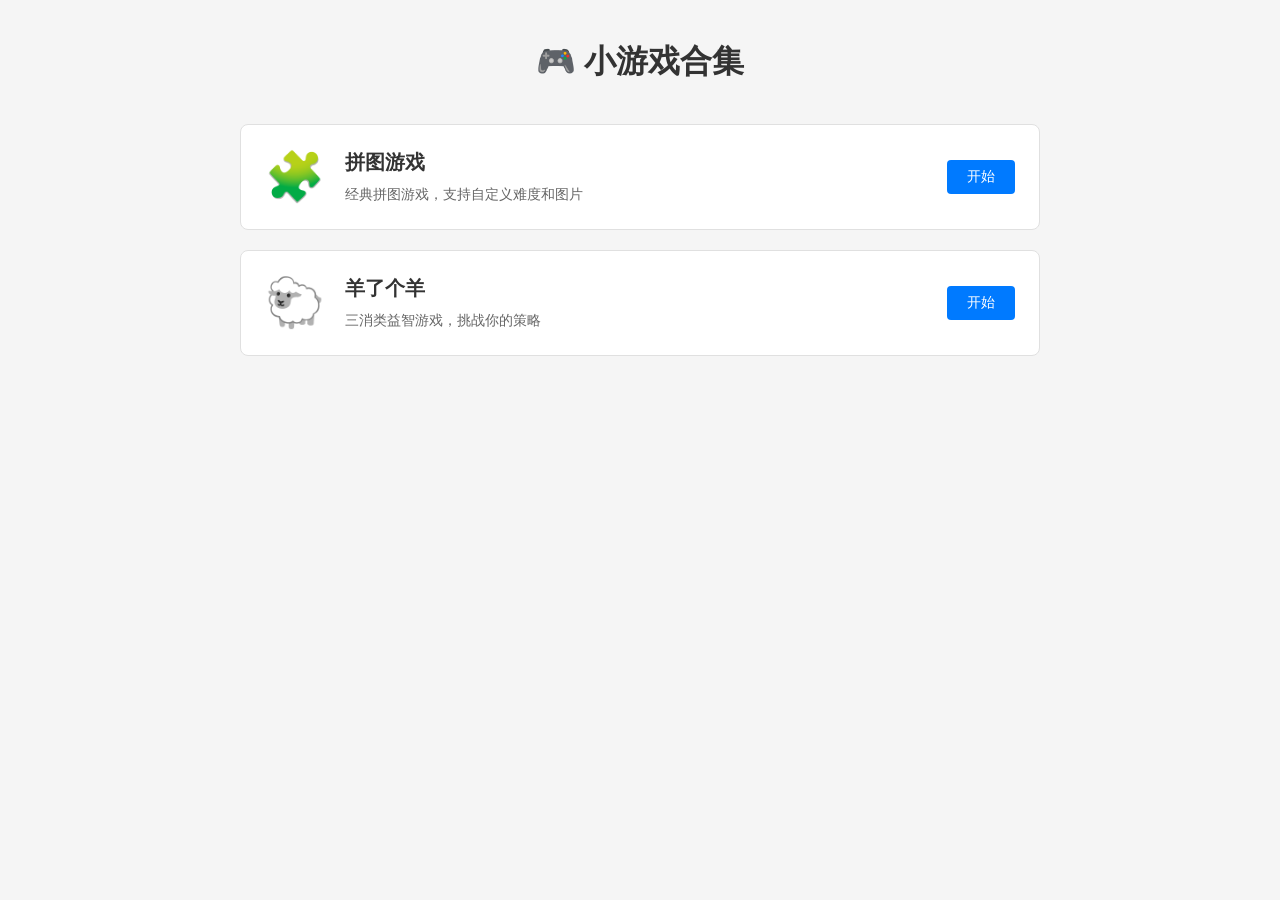
==== index.html @ 1e798f38 "first_updated" ====
<!DOCTYPE html>
<html lang="zh-cn">
<head>
    <meta charset="UTF-8">
    <meta name="viewport" content="width=device-width, initial-scale=1.0">
    <title>小游戏合集</title>
    <style>
        * {
            margin: 0;
            padding: 0;
            box-sizing: border-box;
        }

        body {
            font-family: -apple-system, BlinkMacSystemFont, 'Segoe UI', Arial, sans-serif;
            background: #f5f5f5;
            min-height: 100vh;
            padding: 40px 20px;
        }

        .container {
            max-width: 800px;
            margin: 0 auto;
        }

        h1 {
            font-size: 32px;
            color: #333;
            text-align: center;
            margin-bottom: 40px;
        }

        .games-list {
            display: grid;
            gap: 20px;
        }

        .game-item {
            background: #fff;
            border: 1px solid #e0e0e0;
            border-radius: 8px;
            padding: 24px;
            display: flex;
            align-items: center;
            gap: 20px;
            transition: box-shadow 0.2s;
        }

        .game-item:hover {
            box-shadow: 0 2px 8px rgba(0,0,0,0.1);
        }

        .game-icon {
            font-size: 48px;
        }

        .game-info {
            flex: 1;
        }

        .game-title {
            font-size: 20px;
            color: #333;
            margin-bottom: 8px;
        }

        .game-description {
            font-size: 14px;
            color: #666;
            line-height: 1.5;
        }

        .game-link {
            padding: 8px 20px;
            background: #007AFF;
            color: #fff;
            text-decoration: none;
            border-radius: 4px;
            font-size: 14px;
        }

        .game-link:hover {
            background: #0066CC;
        }

        @media (max-width: 600px) {
            h1 {
                font-size: 24px;
            }

            .game-item {
                flex-direction: column;
                text-align: center;
            }

            .game-link {
                width: 100%;
            }
        }
    </style>
</head>
<body>
    <div class="container">
        <h1>🎮 小游戏合集</h1>

        <div class="games-list">
            <div class="game-item">
                <span class="game-icon">🧩</span>
                <div class="game-info">
                    <h2 class="game-title">拼图游戏</h2>
                    <p class="game-description">经典拼图游戏，支持自定义难度和图片</p>
                </div>
                <a href="puzzle/index.html" class="game-link">开始</a>
            </div>

            <div class="game-item">
                <span class="game-icon">🐑</span>
                <div class="game-info">
                    <h2 class="game-title">羊了个羊</h2>
                    <p class="game-description">三消类益智游戏，挑战你的策略</p>
                </div>
                <a href="yangly/index.html" class="game-link">开始</a>
            </div>
        </div>
    </div>
</body>
</html>
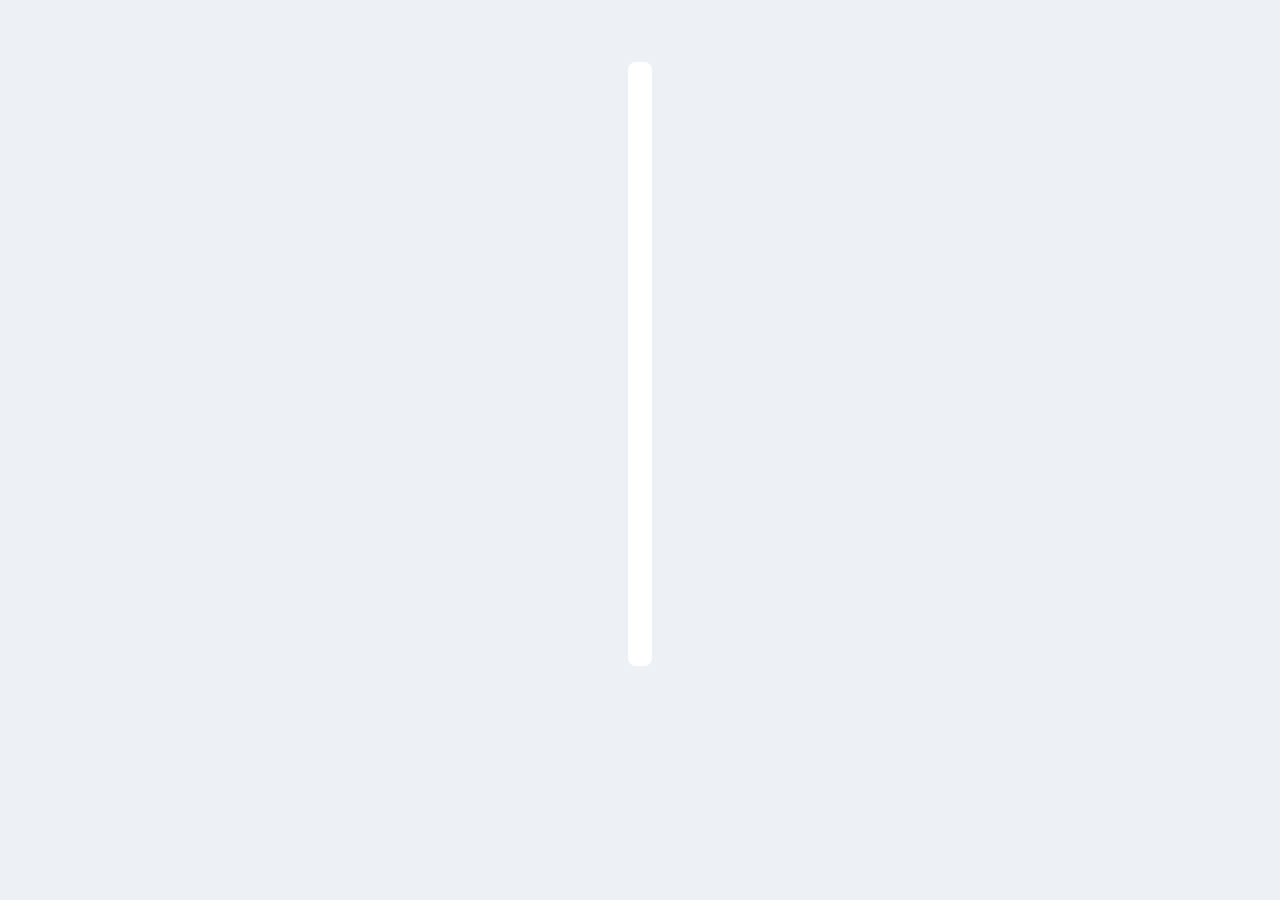
==== commit c70ba1c2: "分离css,js" ====
--- a/index.html
+++ b/index.html
@@ -1,128 +1,842 @@
-<!DOCTYPE html>
-<html lang="zh-cn">
-<head>
-    <meta charset="UTF-8">
-    <meta name="viewport" content="width=device-width, initial-scale=1.0">
-    <title>小游戏合集</title>
-    <style>
-        * {
-            margin: 0;
-            padding: 0;
-            box-sizing: border-box;
-        }
-
-        body {
-            font-family: -apple-system, BlinkMacSystemFont, 'Segoe UI', Arial, sans-serif;
-            background: #f5f5f5;
-            min-height: 100vh;
-            padding: 40px 20px;
-        }
-
-        .container {
-            max-width: 800px;
-            margin: 0 auto;
-        }
-
-        h1 {
-            font-size: 32px;
-            color: #333;
-            text-align: center;
-            margin-bottom: 40px;
-        }
-
-        .games-list {
-            display: grid;
-            gap: 20px;
-        }
-
-        .game-item {
-            background: #fff;
-            border: 1px solid #e0e0e0;
-            border-radius: 8px;
-            padding: 24px;
-            display: flex;
-            align-items: center;
-            gap: 20px;
-            transition: box-shadow 0.2s;
-        }
-
-        .game-item:hover {
-            box-shadow: 0 2px 8px rgba(0,0,0,0.1);
-        }
-
-        .game-icon {
-            font-size: 48px;
-        }
-
-        .game-info {
-            flex: 1;
-        }
-
-        .game-title {
-            font-size: 20px;
-            color: #333;
-            margin-bottom: 8px;
-        }
-
-        .game-description {
-            font-size: 14px;
-            color: #666;
-            line-height: 1.5;
-        }
-
-        .game-link {
-            padding: 8px 20px;
-            background: #007AFF;
-            color: #fff;
-            text-decoration: none;
-            border-radius: 4px;
-            font-size: 14px;
-        }
-
-        .game-link:hover {
-            background: #0066CC;
-        }
-
-        @media (max-width: 600px) {
-            h1 {
-                font-size: 24px;
-            }
-
-            .game-item {
-                flex-direction: column;
-                text-align: center;
-            }
-
-            .game-link {
-                width: 100%;
-            }
-        }
-    </style>
-</head>
-<body>
-    <div class="container">
-        <h1>🎮 小游戏合集</h1>
-
-        <div class="games-list">
-            <div class="game-item">
-                <span class="game-icon">🧩</span>
-                <div class="game-info">
-                    <h2 class="game-title">拼图游戏</h2>
-                    <p class="game-description">经典拼图游戏，支持自定义难度和图片</p>
-                </div>
-                <a href="puzzle/index.html" class="game-link">开始</a>
-            </div>
-
-            <div class="game-item">
-                <span class="game-icon">🐑</span>
-                <div class="game-info">
-                    <h2 class="game-title">羊了个羊</h2>
-                    <p class="game-description">三消类益智游戏，挑战你的策略</p>
-                </div>
-                <a href="yangly/index.html" class="game-link">开始</a>
-            </div>
-        </div>
-    </div>
-</body>
-</html>
-
+<!DOCTYPE html>
+<html lang="zh-cn">
+
+<head>
+    <meta charset="UTF-8">
+    <meta http-equiv="X-UA-Compatible" content="IE=edge">
+    <meta name="viewport" content="width=device-width, initial-scale=1.0">
+    <title>拼图小游戏</title>
+    <link rel="stylesheet" href="https://cdnjs.cloudflare.com/ajax/libs/font-awesome/6.0.0-beta3/css/all.min.css">
+    <link rel="stylesheet" href="style.css">
+</head>
+
+<body>
+    <div class="container">
+        <div class="main-container">
+            <div class="image-container" id="canvasContainer"></div>
+            <div class="btn-container" id="btnContainer">
+                <button type="button" class="toggle-controls-btn" id="toggleControlsBtn" title="折叠/展开控制面板">
+                    <i class="fas fa-chevron-up"></i>
+                </button>
+                <span>难度选择：</span>
+                <select id="yNumber">
+                    <option value="3">3</option>
+                    <option value="4" selected>4</option>
+                    <option value="5">5</option>
+                </select>
+                <span>行</span>
+                <select id="xNumber">
+                    <option value="3">3</option>
+                    <option value="4">4</option>
+                    <option value="5">5</option>
+                </select>
+                <span>列</span>
+                <button type="button" class="btn" id="startBtn">重新开始</button>
+                <button type="button" class="fullscreen-btn" id="fullscreenBtn" title="全屏显示">
+                    <i class="fas fa-expand"></i>
+                    <span>全屏</span>
+                </button>
+                </div>
+        </div>
+    </div>
+    <div class="mask tip-page"></div>
+    <div class="tip-container tip-page">
+        <div class="tip-box">
+                <div class="btn-container">
+                    <button type="button" class="btn" id="downloadImgBtn" title="下载完整原图">下载图片</button>
+                    <button type="button" class="btn" id="okBtn">确定</button>
+            </div>
+        </div>
+    </div>
+
+    <div class="sidebar" id="sidebar">
+        <h4>URL 链接</h4>
+        <div class="sidebar-content">
+            <p><a href="#" target="_blank" data-url="https://imgapi.cn/api.php">三次元</a></p>
+            <p><a href="#" target="_blank" data-url="https://imgapi.cn/cos.php">COSPLAY</a></p>
+            <p><a href="#" target="_blank" data-url="https://imgapi.cn/api.php?fl=dongman&gs=images">二次元</a></p>
+            <p><a href="#" target="_blank" data-url="https://imgapi.cn/bing.php?rand=true">必应随机</a></p>
+            <p><a href="#" target="_blank" data-url="https://www.dmoe.cc/random.php">樱花</a></p>
+            <p><a href="#" target="_blank" data-url="https://api.btstu.cn/sjbz/api.php">搏天三次元</a></p>
+            <p><a href="#" target="_blank" data-url="https://api.anosu.top/img">二次元</a></p>
+            <p><a href="#" target="_blank" data-url="https://imgapi.cn/api.php?zd=mobile&fl=meizi&gs=images">手机妹子</a></p>
+            <p><a href="#" target="_blank" data-url="https://imgapi.cn/api.php?zd=mobile&fl=fengjing&gs=images">手机风景</a></p>
+            <p><a href="#" target="_blank" data-url="https://imgapi.cn/api.php?zd=mobile&fl=suiji&gs=images">手机随机</a></p>
+            <p><a href="#" target="_blank" data-url="https://imgapi.cn/api.php?zd=mobile&fl=dongman&gs=images">手机动漫</a></p>
+        </div>
+        <div class="sidebar-footer">
+            © 2025 出自 <a href="https://github.com/IIIStudio/PuzzleGame" target="_blank" style="color: white; text-decoration: none;">puzzle-game</a>
+
+        </div>
+    </div>
+    <div class="tooltip" id="tooltip">链接已复制!</div>
+<script>
+let container = document.getElementById('canvasContainer');
+let yNumberElement = document.getElementById('yNumber');
+let xNumberElement = document.getElementById('xNumber');
+let tipPage = document.querySelectorAll('div.tip-page');
+let imageUrlInput = document.getElementById('imageUrl'); // 保留变量以防其他地方引用（虽然已移除输入框）
+let maskElement = document.querySelector('.mask.tip-page');
+let lastImageOriginUrl = ''; // 记录当前拼图所用的原始图片地址（不带时间戳）
+let lastImageLoadedUrl = ''; // 记录浏览器实际加载的最终图片地址（可能为跳转后的真实 URL）
+let lastImageBlobUrl = '';   // 缓存当前图片的 Blob 对象 URL，下载时优先使用
+// 尝试解析跳转后的最终图片 URL（若跨域不允许，可能失败）
+async function resolveFinalUrl(url) {
+    try {
+        const res = await fetch(url, { redirect: 'follow' });
+        if (res.ok) {
+            // 若有跳转，res.url 为最终地址；若无跳转则为原地址
+            return res.url || url;
+        }
+    } catch { /* 忽略错误，回退原地址 */ }
+    return url;
+}
+// 尝试抓取图片 Blob 并缓存对象 URL（可能受 CORS 限制）
+async function cacheImageBlob(url) {
+    try {
+        const res = await fetch(url, { redirect: 'follow' });
+        if (!res.ok) throw new Error('network');
+        const blob = await res.blob();
+        // 释放旧的对象 URL
+        if (lastImageBlobUrl) {
+            try { URL.revokeObjectURL(lastImageBlobUrl); } catch {}
+        }
+        lastImageBlobUrl = URL.createObjectURL(blob);
+    } catch {
+        // 保持 lastImageBlobUrl 不变，后续下载回退到 loaded/origin URL
+    }
+}
+
+let finished = false;
+
+init();
+
+document.getElementById('startBtn').addEventListener('click', function () {
+    // 重新开始时应重置为本地图片，而不是使用之前选择的 API
+    init(null); // 传入 null 确保使用默认本地图片
+});
+
+document.getElementById('okBtn').addEventListener('click', function (e) {
+    e.stopPropagation();
+    e.preventDefault();
+    hidenTip();
+});
+
+// 全屏功能
+let isFullscreen = false;
+window.isFullscreen = false; // 暴露到全局，供init函数使用
+let mainContainer = document.querySelector('.main-container');
+let fullscreenBtn = document.getElementById('fullscreenBtn');
+let fullscreenIcon = fullscreenBtn.querySelector('i');
+let fullscreenText = fullscreenBtn.querySelector('span');
+
+// 控制面板折叠状态
+let isControlsCollapsed = false;
+
+// 折叠/展开控制面板
+function toggleControls() {
+    const btnContainer = document.getElementById('btnContainer');
+    const inputContainer = document.querySelector('.input-container');
+    const toggleBtn = document.getElementById('toggleControlsBtn');
+    const toggleIcon = toggleBtn.querySelector('i');
+    
+    if (!isControlsCollapsed) {
+        // 折叠
+        btnContainer.classList.add('collapsed');
+        isControlsCollapsed = true;
+        toggleIcon.className = 'fas fa-chevron-down';
+    } else {
+        // 展开
+        btnContainer.classList.remove('collapsed');
+        isControlsCollapsed = false;
+        toggleIcon.className = 'fas fa-chevron-up';
+    }
+    
+    // 延迟调整布局，确保动画完成
+    setTimeout(() => {
+        checkAndRotate();
+        adjustLayoutForFullscreen();
+    }, 350);
+}
+
+// 调整全屏布局
+function adjustLayoutForFullscreen() {
+    if (!isFullscreen) return;
+    
+    const btnContainer = document.getElementById('btnContainer');
+    const imageContainer = document.getElementById('canvasContainer');
+    if (!imageContainer) return;
+    
+    // 根据控制面板状态调整拼图容器位置
+    const isCollapsed = btnContainer && btnContainer.classList.contains('collapsed');
+    
+    // 添加类标记，方便CSS选择（CSS会处理具体的布局）
+    if (isCollapsed) {
+        imageContainer.classList.add('collapsed-top');
+    } else {
+        imageContainer.classList.remove('collapsed-top');
+    }
+    
+    // 不再通过JS设置样式，全部由CSS控制布局和定位
+    // CSS已经通过 .main-container.fullscreen-mode .image-container 处理了
+}
+
+// 检查是否需要旋转（竖屏时旋转90度，确保完整显示）
+function checkAndRotate() {
+    if (!isFullscreen || !mainContainer) return;
+    
+    const screenWidth = window.innerWidth;
+    const screenHeight = window.innerHeight;
+    const isPortrait = screenHeight > screenWidth;
+    
+    // 获取拼图的布局信息（如果已经初始化）
+    const imageContainer = document.getElementById('canvasContainer');
+    if (!imageContainer) return;
+    
+    // 获取控制面板实际高度
+    const btnContainer = document.getElementById('btnContainer');
+    const controlsHeight = btnContainer && btnContainer.classList.contains('collapsed') ? 40 : 80;
+    
+    // 可用空间（考虑控制面板高度）
+    const availableWidth = screenWidth;
+    const availableHeight = screenHeight - controlsHeight;
+    
+    // 计算横竖屏的利用率 - 选择能显示更大拼图区域的方向
+    // 利用率 = min(可用宽度/拼图宽度, 可用高度/拼图高度)
+    // 当竖屏时，如果旋转后能获得更大的显示面积，则旋转
+    const landscapeArea = availableWidth * availableHeight;
+    const portraitArea = availableHeight * availableWidth;
+    
+    // 如果竖屏且横屏方向能获得更大显示面积（通常竖屏设备旋转后能更好显示横图）
+    // 或者竖屏时，如果可用宽度/高度比 > 0.9（接近正方形），则旋转以获得更好体验
+    const aspectRatio = availableWidth / availableHeight;
+    const shouldRotate = isPortrait && (
+        aspectRatio < 0.85 || // 当竖屏比例明显小于1时
+        (aspectRatio < 0.95 && landscapeArea > portraitArea * 1.1) // 或旋转后面积明显更大
+    );
+    
+    if (shouldRotate) {
+        mainContainer.classList.add('rotated');
+    } else {
+        mainContainer.classList.remove('rotated');
+    }
+    
+    // 确保布局调整
+    adjustLayoutForFullscreen();
+}
+
+// 暴露到全局，供init函数使用
+window.checkAndRotate = checkAndRotate;
+
+// 进入全屏
+function enterFullscreen() {
+    if (!mainContainer) return;
+    
+    isFullscreen = true;
+    window.isFullscreen = true;
+    mainContainer.classList.add('fullscreen-mode', 'auto-rotate');
+    document.body.classList.add('fullscreen-active');
+    
+    // 重置控制面板状态（默认展开）
+    isControlsCollapsed = false;
+    const btnContainer = document.getElementById('btnContainer');
+    if (btnContainer) {
+        btnContainer.classList.remove('collapsed');
+        const toggleBtn = document.getElementById('toggleControlsBtn');
+        if (toggleBtn) {
+            const toggleIcon = toggleBtn.querySelector('i');
+            if (toggleIcon) toggleIcon.className = 'fas fa-chevron-up';
+        }
+    }
+    
+    // 更新按钮图标和文本
+    fullscreenIcon.className = 'fas fa-compress';
+    fullscreenText.textContent = '退出';
+    
+    // 检查和调整旋转（延迟以确保DOM已更新）
+    setTimeout(() => {
+        adjustLayoutForFullscreen();
+        checkAndRotate();
+        // 如果拼图已初始化，延迟重新初始化一次以适应全屏尺寸（仅一次）
+        const imageContainer = document.getElementById('canvasContainer');
+        const items = imageContainer && imageContainer.querySelectorAll('.item');
+        if (items && items.length > 0) {
+            setTimeout(() => {
+                if (typeof init === 'function') {
+                    init();
+                }
+            }, 400);
+        }
+    }, 100);
+    
+    // 监听窗口大小变化，自动调整
+    window.addEventListener('resize', handleFullscreenResize);
+    
+    // 监听屏幕方向变化
+    window.addEventListener('orientationchange', function() {
+        setTimeout(() => {
+            adjustLayoutForFullscreen();
+            checkAndRotate();
+        }, 300);
+    });
+}
+
+// 退出全屏
+function exitFullscreen() {
+    if (!mainContainer) return;
+    
+    isFullscreen = false;
+    window.isFullscreen = false;
+    mainContainer.classList.remove('fullscreen-mode', 'auto-rotate', 'rotated');
+    document.body.classList.remove('fullscreen-active');
+    
+    // 恢复按钮图标和文本
+    fullscreenIcon.className = 'fas fa-expand';
+    fullscreenText.textContent = '全屏';
+    
+    // 移除窗口大小监听
+    window.removeEventListener('resize', handleFullscreenResize);
+}
+
+// 处理全屏时的窗口大小变化
+function handleFullscreenResize() {
+    if (isFullscreen) {
+        // 使用防抖，避免频繁调用
+        clearTimeout(handleFullscreenResize.timeoutId);
+        handleFullscreenResize.timeoutId = setTimeout(() => {
+            adjustLayoutForFullscreen();
+            checkAndRotate();
+        }, 150);
+    }
+}
+
+// 全屏按钮点击事件
+fullscreenBtn.addEventListener('click', function(e) {
+    e.stopPropagation();
+    if (isFullscreen) {
+        exitFullscreen();
+    } else {
+        enterFullscreen();
+    }
+});
+
+// 折叠按钮点击事件（只在全屏模式下可用）
+const toggleControlsBtn = document.getElementById('toggleControlsBtn');
+if (toggleControlsBtn) {
+    // 默认隐藏折叠按钮（非全屏模式）
+    toggleControlsBtn.style.display = 'none';
+    
+    toggleControlsBtn.addEventListener('click', function(e) {
+        e.stopPropagation();
+        if (isFullscreen) {
+            toggleControls();
+        }
+    });
+}
+
+// 监听浏览器全屏API变化（如果用户用ESC退出全屏）
+document.addEventListener('fullscreenchange', function() {
+    // 如果浏览器全屏退出，但我们的全屏模式还在，则退出我们的全屏模式
+    if (!document.fullscreenElement && isFullscreen) {
+        exitFullscreen();
+    }
+});
+
+document.addEventListener('webkitfullscreenchange', function() {
+    if (!document.webkitFullscreenElement && isFullscreen) {
+        exitFullscreen();
+    }
+});
+
+document.addEventListener('mozfullscreenchange', function() {
+    if (!document.mozFullScreenElement && isFullscreen) {
+        exitFullscreen();
+    }
+});
+
+document.addEventListener('MSFullscreenChange', function() {
+    if (!document.msFullscreenElement && isFullscreen) {
+        exitFullscreen();
+    }
+});
+const downloadBtnEl = document.getElementById('downloadImgBtn');
+if (downloadBtnEl) {
+    downloadBtnEl.addEventListener('click', async function (e) {
+        e.stopPropagation();
+        e.preventDefault();
+        
+        // 下载优先级：Blob 对象 URL > 实际加载的最终地址 > 原始地址
+        let urlToDownload = lastImageBlobUrl || lastImageLoadedUrl || lastImageOriginUrl;
+        if (!urlToDownload) {
+            alert('当前没有可下载的图片');
+            return;
+        }
+        
+        try {
+            // 如果使用 Blob URL，直接下载
+            if (lastImageBlobUrl) {
+                const link = document.createElement('a');
+                link.href = lastImageBlobUrl;
+                link.download = 'puzzle-image.jpg';
+                link.style.display = 'none';
+                document.body.appendChild(link);
+                link.click();
+                setTimeout(() => {
+                    document.body.removeChild(link);
+                }, 100);
+                return;
+            }
+            
+            // 否则尝试通过 fetch 获取图片（处理跨域）
+            try {
+                const response = await fetch(urlToDownload, { 
+                    mode: 'cors',
+                    redirect: 'follow'
+                });
+                if (response.ok) {
+                    const blob = await response.blob();
+                    const blobUrl = URL.createObjectURL(blob);
+                    const link = document.createElement('a');
+                    link.href = blobUrl;
+                    link.download = 'puzzle-image.jpg';
+                    link.style.display = 'none';
+                    document.body.appendChild(link);
+                    link.click();
+                    setTimeout(() => {
+                        document.body.removeChild(link);
+                        URL.revokeObjectURL(blobUrl);
+                    }, 100);
+                } else {
+                    throw new Error('Fetch failed');
+                }
+            } catch (fetchError) {
+                // 如果 fetch 失败（跨域限制），尝试直接打开链接
+                const link = document.createElement('a');
+                link.href = urlToDownload;
+                link.target = '_blank';
+                link.rel = 'noopener noreferrer';
+                link.style.display = 'none';
+                document.body.appendChild(link);
+                link.click();
+                setTimeout(() => {
+                    document.body.removeChild(link);
+                }, 100);
+            }
+        } catch (error) {
+            console.error('下载失败:', error);
+            alert('下载失败，请尝试右键图片另存为');
+        }
+    });
+}
+
+function init(imageUrl) {
+    let xNumber = xNumberElement.options[xNumberElement.selectedIndex].value; // 列数
+    let yNumber = yNumberElement.options[yNumberElement.selectedIndex].value; // 行数
+    let itemList = [];
+    let order = 0;
+    let img = null;
+    let cellWidth, cellHeight, imageCellWidth, imageCellHeight;
+    container.innerHTML = ''; // 清空容器
+    finished = false;
+
+    getRotateImage(imageUrl).then((image) => {
+        img = image;
+        
+        let fixedHeight = 580;
+        let imageWidth = img.width;
+        let imageHeight = img.height;
+        let scaledWidth, scale;
+
+        // 检查是否处于全屏模式
+        const isFullscreen = mainContainer.classList.contains('fullscreen-mode');
+        
+        if (isFullscreen) {
+            // 全屏模式下，根据窗口可用空间自适应计算尺寸
+            const btnContainer = document.getElementById('btnContainer');
+            const controlsHeight = btnContainer && btnContainer.classList.contains('collapsed') ? 40 : 80;
+            const isRotated = mainContainer.classList.contains('rotated');
+            
+            // 如果旋转了，宽高要互换（因为旋转后，窗口的宽变成高，高变成宽）
+            const screenWidth = window.innerWidth;
+            const screenHeight = window.innerHeight;
+            const availableWidth = isRotated ? (screenHeight - controlsHeight - 40) : (screenWidth - 40);
+            const availableHeight = isRotated ? (screenWidth - 40) : (screenHeight - controlsHeight - 40);
+            
+            // 计算适合可用空间的缩放比例，保持图片宽高比
+            const scaleByWidth = availableWidth / imageWidth;
+            const scaleByHeight = availableHeight / imageHeight;
+            scale = Math.min(scaleByWidth, scaleByHeight);
+            
+            // 计算缩放后的尺寸
+            scaledWidth = Math.floor(imageWidth * scale);
+            fixedHeight = Math.floor(imageHeight * scale);
+        } else {
+            // 非全屏模式，使用固定高度
+            scale = fixedHeight / imageHeight;
+            scaledWidth = Math.floor(imageWidth * scale);
+        }
+
+        // 计算每个单元格的宽高（根据缩放后的尺寸）
+        cellWidth = Math.floor(scaledWidth / xNumber);
+        cellHeight = Math.floor(fixedHeight / yNumber);
+
+        // 更新容器的宽度和高度
+        // 无论是否全屏，都需要设置容器尺寸以便grid布局正确工作
+        container.style.width = `${scaledWidth}px`;
+        container.style.height = `${fixedHeight}px`;
+
+        // 计算图片在每个单元格中显示的部分尺寸
+        imageCellWidth = Math.floor(img.width / xNumber);
+        imageCellHeight = Math.floor(img.height / yNumber);
+
+        // 使用 grid 布局
+        container.style['grid-template-columns'] = `repeat(${xNumber}, ${cellWidth}px)`;
+        container.style['grid-template-rows'] = `repeat(${yNumber}, ${cellHeight}px)`;
+
+        for (let j = 0; j < yNumber; j++) {
+            itemList[j] = [];
+            for (let i = 0; i < xNumber; i++) {
+                initCube(i, j);
+            }
+        }
+        moveCube();
+    });
+
+    function initCube(i, j) {
+        let item = document.createElement('div');
+        item.className = 'item';
+        item.setAttribute('data-index', order);
+        item.draggable = 'true';
+        // 使用 drag.js 中的函数添加拖动事件监听器
+        attachDragListeners(item);
+        item.innerHTML = "<canvas class='' width='" + cellWidth + "' height='" + cellHeight + "'></canvas>";
+        itemList[j][i] = item;
+
+        let canvas = item.querySelector('canvas');
+        let ctx = canvas.getContext('2d');
+
+        // 将图片的指定区域绘制到 canvas 上
+        ctx.drawImage(
+            img,
+            i * imageCellWidth, j * imageCellHeight, // 图片的起点位置
+            imageCellWidth, imageCellHeight,        // 图片区域大小
+            0, 0,                                   // 画布的起点
+            cellWidth, cellHeight                   // 画布显示的大小
+        );
+        order++;
+    }
+
+    function moveCube() {
+        let randomChange = [-1, 1];
+        const changeCount = 5;
+        for (let j = 0; j < yNumber; j++) {
+            const maxIndex = xNumber - 1;
+            for (let m = 0; m < changeCount; m++) {
+                let sourceIndex = getRandomInt(xNumber);
+                let targetIndex = getTargetIndex(sourceIndex, maxIndex);
+                itemList[j][sourceIndex] = itemList[j].splice(targetIndex, 1, itemList[j][sourceIndex])[0];
+            }
+        }
+        for (let i = 0; i < xNumber; i++) {
+            const maxIndex = yNumber - 1;
+            for (let m = 0; m < changeCount; m++) {
+                let sourceIndex = getRandomInt(yNumber);
+                let targetIndex = getTargetIndex(sourceIndex, maxIndex);
+                itemList[sourceIndex][i] = itemList[targetIndex].splice(i, 1, itemList[sourceIndex][i])[0];
+            }
+        }
+        for (let j = 0; j < itemList.length; j++) {
+            for (let i = 0; i < itemList[j].length; i++) {
+                itemList[j][i].setAttribute('data-x', i);
+                itemList[j][i].setAttribute('data-y', j);
+                container.appendChild(itemList[j][i]);
+            }
+        }
+
+        function getTargetIndex(sourceIndex, maxIndex) {
+            return sourceIndex === 0 ? 1 : sourceIndex === maxIndex ? maxIndex - 1 : sourceIndex + randomChange[getRandomInt(randomChange.length)];
+        }
+        
+        // 如果处于全屏模式，初始化完成后重新检查旋转
+        setTimeout(() => {
+            if (window.isFullscreen && typeof window.checkAndRotate === 'function') {
+                window.checkAndRotate();
+            }
+        }, 300);
+    }
+}
+
+
+
+
+function loadImagesFromTxt(txtUrl) {
+    return fetch(txtUrl)
+        .then(response => response.text())
+        .then(text => {
+            // 假设 txt 文件中每一行都是一个图片链接
+            let imageUrls = text.split('\n').map(line => line.trim()).filter(line => line);
+            return imageUrls;
+        })
+        .catch(error => {
+            console.error("无法获取 txt 文件：", error);
+            return [];
+        });
+}
+
+let currentImageIndex = 0;  // 用于追踪当前显示的图片索引
+
+// 辅助函数：正确添加查询参数到URL（处理已有查询参数的情况）
+function addQueryParam(url, paramName, paramValue) {
+    const separator = url.includes('?') ? '&' : '?';
+    return `${url}${separator}${paramName}=${paramValue}`;
+}
+
+function getRotateImage(imageUrl) {
+    let image = new Image();
+    // 如果提供了URL参数且不为null，则使用；否则使用默认本地图片
+    // imageUrl 为 null 或 undefined 时，使用默认本地图片
+    let inputUrl = (imageUrl !== null && imageUrl !== undefined) ? imageUrl.trim() : '';
+
+    if (inputUrl && inputUrl.startsWith("txt:")) {
+        // 处理 txt 文件链接
+        let txtUrl = inputUrl.replace("txt:", "");
+        return loadImagesFromTxt(txtUrl).then(imageUrls => {
+            if (imageUrls.length > 0) {
+                // 确保当前索引不超出范围
+                currentImageIndex = (currentImageIndex + 1) % imageUrls.length;
+                let imageUrl = imageUrls[currentImageIndex];
+                
+                // 记录原始地址，并添加时间戳和随机数以防缓存
+                lastImageOriginUrl = imageUrl;
+                let timestamp = new Date().getTime();
+                let randomNum = Math.random().toString(36).substring(7);
+                let urlWithTimestamp = addQueryParam(addQueryParam(imageUrl, 'timestamp', timestamp), 'rand', randomNum);
+                // 先尝试解析最终 URL（避免再次命中随机 API）
+                resolveFinalUrl(urlWithTimestamp).then(finalUrl => {
+                    image.src = finalUrl;
+                    // 并尝试缓存 Blob 对象 URL（若跨域允许）
+                    cacheImageBlob(finalUrl);
+                });
+                return new Promise((resolve, reject) => {
+                    image.onload = () => {
+                        // 记录最终地址；若解析失败则用 currentSrc/带时间戳的地址
+                        lastImageLoadedUrl = image.currentSrc || urlWithTimestamp;
+                        resolve(image);
+                    };
+                    image.onerror = reject;
+                });
+            } else {
+                return Promise.reject("在 txt 文件中未找到图像。");
+            }
+        });
+    } else {
+        // 如果不是 txt 文件，直接使用图片 URL（如果没有提供或为 null/undefined，则使用默认本地图片）
+        let imageUrl = inputUrl || './img/demo.jpg';
+        // 记录原始地址，并添加时间戳和随机数以防缓存（确保每次获取不同图片，特别是随机API）
+        lastImageOriginUrl = imageUrl;
+        let timestamp = new Date().getTime();
+        let randomNum = Math.random().toString(36).substring(7);
+        // 使用辅助函数正确添加参数（处理URL已包含查询参数的情况）
+        let urlWithTimestamp = addQueryParam(addQueryParam(imageUrl, '_t', timestamp), '_r', randomNum);
+        // 先尝试解析最终 URL 并赋值，同时尝试缓存 Blob
+        resolveFinalUrl(urlWithTimestamp).then(finalUrl => {
+            image.src = finalUrl;
+            cacheImageBlob(finalUrl);
+        });
+        // 注意：最终地址在 onload 中通过 currentSrc 记录
+        return new Promise((resolve, reject) => {
+            image.onload = () => resolve(image);
+            image.onerror = reject;
+        });
+    }
+}
+
+function loadImagesFromTxt(txtUrl) {
+    return fetch(txtUrl)
+        .then(response => response.text())
+        .then(text => {
+            // 假设 txt 文件中每一行都是一个图片链接
+            return text.split('\n').map(line => line.trim()).filter(line => line);
+        })
+        .catch(error => {
+            console.error("Failed to fetch txt file:", error);
+            return [];
+        });
+}
+
+
+
+
+
+// 拖动相关代码已移动到 drag.js
+
+function getRandomInt(max) {
+    return Math.floor(Math.random() * max);
+}
+
+function showTip() {
+    // 显示提示层
+    for (let i = 0; i < tipPage.length; i++) {
+        tipPage[i].style.display = 'block';
+    }
+    // 确保按钮容器和按钮都可见
+    const btnContainer = document.querySelector('.tip-box .btn-container');
+    const downloadBtn = document.getElementById('downloadImgBtn');
+    const okBtn = document.getElementById('okBtn');
+    if (btnContainer) {
+        btnContainer.style.display = 'flex';
+        btnContainer.style.visibility = 'visible';
+        btnContainer.style.opacity = '1';
+    }
+    if (downloadBtn) {
+        downloadBtn.style.display = 'inline-block';
+        downloadBtn.style.visibility = 'visible';
+        downloadBtn.style.opacity = '1';
+    }
+    if (okBtn) {
+        okBtn.style.display = 'inline-block';
+        okBtn.style.visibility = 'visible';
+        okBtn.style.opacity = '1';
+    }
+    // 触发礼花动画
+    launchConfetti();
+}
+
+// 添加遮罩层点击关闭功能
+if (maskElement) {
+    maskElement.addEventListener('click', function(e) {
+        // 如果点击的是遮罩本身（不是提示框），则关闭
+        if (e.target === maskElement) {
+            hidenTip();
+        }
+    });
+}
+
+function hidenTip() {
+    for (let i = 0; i < tipPage.length; i++) {
+        tipPage[i].style.display = 'none';
+    }
+    // 清理礼花画布
+    const existing = document.getElementById('confettiCanvas');
+    if (existing && existing.parentNode) {
+        existing.parentNode.removeChild(existing);
+    }
+    // 重置完成状态，允许继续游戏
+    finished = false;
+}
+
+function isFinish() {
+    for (let i = 0; i < container.childNodes.length; i++) {
+        if (container.childNodes[i].dataset.index != i) {
+            return false;
+        }
+    }
+    finished = true;
+    return true;
+}
+
+        const sidebar = document.getElementById('sidebar');
+        const tooltip = document.getElementById('tooltip');
+
+        // Toggle sidebar expansion on mouseover and mouseout
+        sidebar.addEventListener('mouseover', () => sidebar.classList.add('expanded'));
+        sidebar.addEventListener('mouseout', () => sidebar.classList.remove('expanded'));
+
+        // Handle auto-load image from sidebar links
+        document.querySelectorAll('.sidebar-content a').forEach(link => {
+            link.addEventListener('click', event => {
+                event.preventDefault();
+                const url = link.getAttribute('data-url');
+                
+                // 自动加载图片并重新初始化游戏
+                init(url);
+                
+                // 显示加载提示
+                tooltip.textContent = '正在加载图片...';
+                        tooltip.classList.add('show');
+                        setTimeout(() => tooltip.classList.remove('show'), 2000);
+            });
+        });
+
+        // 礼花动画：创建画布并发射粒子
+        function launchConfetti() {
+            // 如果已存在则先移除
+            const old = document.getElementById('confettiCanvas');
+            if (old && old.parentNode) old.parentNode.removeChild(old);
+
+            const canvas = document.createElement('canvas');
+            canvas.id = 'confettiCanvas';
+            canvas.style.position = 'fixed';
+            canvas.style.inset = '0';
+            canvas.style.pointerEvents = 'none';
+            canvas.style.zIndex = '1002';
+            document.body.appendChild(canvas);
+
+            const ctx = canvas.getContext('2d');
+            const dpr = window.devicePixelRatio || 1;
+            function resize() {
+                canvas.width = Math.floor(window.innerWidth * dpr);
+                canvas.height = Math.floor(window.innerHeight * dpr);
+            }
+            resize();
+            window.addEventListener('resize', resize, { once: true });
+
+            const colors = ['#ff5252','#ff9800','#ffd740','#69f0ae','#40c4ff','#7c4dff','#e040fb'];
+            const gravity = 0.08 * dpr;
+            const drag = 0.995;
+            const count = Math.min(180, Math.floor(window.innerWidth / 6));
+            const centerX = (canvas.width / 2);
+            const centerY = (canvas.height * 2 / 3); // 起点更靠下，使礼花向上喷出
+
+            const particles = [];
+            for (let i = 0; i < count; i++) {
+                const angle = -Math.PI + (Math.random() * Math.PI); // 上半圆（-π 到 0），向上方向
+                const speed = (Math.random() * 12 + 8) * dpr;
+                particles.push({
+                    x: centerX,
+                    y: centerY,
+                    vx: Math.cos(angle) * speed,
+                    vy: Math.sin(angle) * speed,
+                    size: Math.random() * 6 + 3,
+                    color: colors[Math.floor(Math.random() * colors.length)],
+                    rotation: Math.random() * Math.PI * 2,
+                    vr: (Math.random() - 0.5) * 0.2
+                });
+            }
+
+            let start = null;
+            function tick(ts) {
+                if (!start) start = ts;
+                const elapsed = ts - start;
+
+                ctx.clearRect(0, 0, canvas.width, canvas.height);
+                particles.forEach(p => {
+                    p.vy += gravity;
+                    p.vx *= drag; p.vy *= drag;
+                    p.x += p.vx; p.y += p.vy;
+                    p.rotation += p.vr;
+
+                    // 绘制小矩形纸片
+                    ctx.save();
+                    ctx.translate(p.x, p.y);
+                    ctx.rotate(p.rotation);
+                    ctx.fillStyle = p.color;
+                    ctx.fillRect(-p.size/2, -p.size/3, p.size, p.size * 0.66);
+                    ctx.restore();
+                });
+
+                // 1.6 秒后移除
+                if (elapsed < 1600) {
+                    requestAnimationFrame(tick);
+                } else {
+                    if (canvas && canvas.parentNode) {
+                        canvas.parentNode.removeChild(canvas);
+                    }
+                }
+            }
+            requestAnimationFrame(tick);
+        }
+</script>
+    <script src="drag.js"></script>
+</body>
+</html>
--- a/style.css
+++ b/style.css
@@ -0,0 +1,737 @@
+/* 基础布局 */
+html, body {
+    height: 100%;
+    margin: 0;
+}
+
+.container {
+    height: 100%;
+    display: flex;
+    align-items: center;
+    justify-content: flex-end;
+    flex-direction: column-reverse;
+    background: #edf0f5;
+    padding-top: 50px;
+    box-sizing: border-box;
+}
+
+.main-container {
+    margin: 12px;
+    max-width: 100%;
+    height: 580px;
+    max-height: 100%;
+    padding: 12px;
+    background: #fff;
+    border-radius: 8px;
+    display: flex;
+    flex-direction: column;
+    overflow: hidden;
+}
+
+.image-container {
+    flex: 1;
+    min-height: 0;
+    width: 100%;
+    display: grid;
+    grid-gap: 1px;
+    overflow: hidden;
+    touch-action: none;
+}
+
+.image-container .item {
+    touch-action: none;
+    user-select: none;
+    -webkit-user-select: none;
+    -webkit-tap-highlight-color: transparent;
+    transition: transform 0.15s ease, opacity 0.15s ease;
+}
+
+/* 控制面板 - 底部按钮组 */
+.btn-container {
+    position: fixed;
+    bottom: 80px;
+    left: 50%;
+    transform: translateX(-50%);
+    padding: 10px 20px;
+    background: rgba(0, 0, 0, 0.7);
+    color: #fff;
+    border-radius: 8px;
+    box-shadow: 0 10px 30px rgba(0,0,0,0.25);
+    backdrop-filter: blur(6px);
+    -webkit-backdrop-filter: blur(6px);
+    border: 1px solid rgba(255,255,255,0.09);
+    opacity: 0;
+    transition: opacity 0.2s ease;
+    display: flex;
+    align-items: center;
+    gap: 8px;
+    flex-wrap: nowrap;
+    max-width: calc(100vw - 32px);
+    overflow-x: auto;
+    white-space: nowrap;
+}
+
+.btn-container:hover,
+.btn-container:focus-within {
+    opacity: 1;
+}
+
+.btn-container span,
+.btn-container .btn,
+.btn-container select {
+    white-space: nowrap;
+    word-break: keep-all;
+}
+
+.btn {
+    height: 32px;
+    padding: 6px 12px;
+    background: #fff;
+    color: #2486FF;
+    border: 1px solid #2486FF;
+    border-radius: 6px;
+    cursor: pointer;
+    transition: all 0.2s;
+}
+
+.btn:hover {
+    background: #5DA5FF;
+    color: #fff;
+    border-color: #5DA5FF;
+}
+
+.btn-container select {
+    -webkit-appearance: none;
+    -moz-appearance: none;
+    appearance: none;
+    height: 32px;
+    min-width: 64px;
+    padding: 0 34px 0 10px;
+    font-size: 14px;
+    color: #fff;
+    background: linear-gradient(to bottom, rgba(255,255,255,0.08), rgba(255,255,255,0.02)),
+                url("data:image/svg+xml;charset=UTF-8,%3Csvg width='14' height='14' viewBox='0 0 24 24' fill='none' xmlns='http://www.w3.org/2000/svg'%3E%3Cpath d='M7 10l5 5 5-5' stroke='%23ffffff' stroke-width='2' stroke-linecap='round' stroke-linejoin='round'/%3E%3C/svg%3E") right 10px center/14px no-repeat;
+    border: 1px solid rgba(255,255,255,0.25);
+    border-radius: 6px;
+    outline: none;
+    transition: border-color 0.2s, box-shadow 0.2s;
+}
+
+.btn-container select:hover {
+    border-color: rgba(255,255,255,0.45);
+}
+
+.btn-container select:focus {
+    border-color: #5DA5FF;
+    box-shadow: 0 0 0 3px rgba(93,165,255,0.35);
+}
+
+.btn-container option {
+    color: #111;
+    background: #fff;
+}
+
+/* 输入框容器 */
+.input-container {
+    position: fixed;
+    bottom: 20px;
+    left: 50%;
+    transform: translateX(-50%);
+    padding: 10px 20px;
+    background: rgba(0, 0, 0, 0.7);
+    color: #fff;
+    border-radius: 8px;
+    box-shadow: 0 10px 30px rgba(0,0,0,0.25);
+    backdrop-filter: blur(6px);
+    -webkit-backdrop-filter: blur(6px);
+    border: 1px solid rgba(255,255,255,0.09);
+    opacity: 0;
+    transition: opacity 0.2s ease;
+    display: flex;
+    align-items: center;
+    gap: 10px;
+    flex-wrap: nowrap;
+    max-width: calc(100vw - 32px);
+    overflow-x: auto;
+}
+
+.input-container:hover,
+.input-container:focus-within {
+    opacity: 1;
+}
+
+.input-container span {
+    font-size: 16px;
+    font-weight: 600;
+    margin-right: 10px;
+    white-space: nowrap;
+    word-break: keep-all;
+}
+
+.input-container input[type="text"] {
+    flex: 1 1 auto;
+    min-width: 160px;
+    padding: 8px;
+    font-size: 16px;
+    border: 1px solid #ccc;
+    border-radius: 4px;
+    outline: none;
+}
+
+.input-container input[type="text"]:focus {
+    border-color: #007bff;
+    box-shadow: 0 0 5px rgba(0, 123, 255, 0.5);
+}
+
+.input-container button {
+    padding: 8px 12px;
+    font-size: 16px;
+    color: #fff;
+    background: #007bff;
+    border: none;
+    border-radius: 4px;
+    cursor: pointer;
+    transition: background-color 0.3s;
+    white-space: nowrap;
+    word-break: keep-all;
+}
+
+.input-container button:hover {
+    background: #0056b3;
+}
+
+.input-container button:focus {
+    outline: none;
+}
+
+/* 遮罩和提示 */
+.mask {
+    position: fixed;
+    inset: 0;
+    background: #ccc;
+    opacity: 0.7;
+    z-index: 1000;
+    pointer-events: auto;
+}
+
+.tip-container {
+    position: fixed;
+    inset: 0;
+    z-index: 1001;
+    pointer-events: none;
+}
+
+.tip-page {
+    display: none;
+}
+
+.tip-box {
+    width: 100%;
+    height: 100%;
+    display: flex;
+    justify-content: center;
+    align-items: center;
+    pointer-events: none;
+}
+
+.tip-box .btn-container {
+    padding: 24px 32px;
+    background: linear-gradient(180deg, #fff, #fafafa);
+    border: 1px solid #e9e9ef;
+    border-radius: 12px;
+    box-shadow: 0 10px 24px rgba(0,0,0,0.18);
+    display: flex;
+    gap: 12px;
+    pointer-events: auto;
+    animation: tipPopIn 450ms ease-out;
+    will-change: transform, opacity, filter;
+    position: relative;
+    z-index: 1002;
+}
+
+.tip-background {
+    width: 340px;
+    min-height: 160px;
+    padding: 16px 18px;
+    background: linear-gradient(180deg, #fff, #fafafa);
+    border: 1px solid #e9e9ef;
+    border-radius: 12px;
+    box-shadow: 0 10px 24px rgba(0,0,0,0.18);
+    display: flex;
+    flex-direction: column;
+    justify-content: center;
+    align-items: center;
+    animation: tipPopIn 450ms ease-out;
+    will-change: transform, opacity, filter;
+    pointer-events: auto;
+    position: relative;
+    z-index: 1002;
+}
+
+.tip-title {
+    color: #f34545;
+    font-size: 22px;
+    font-weight: 700;
+    letter-spacing: 0.5px;
+    margin-bottom: 6px;
+}
+
+.tip-content {
+    flex: 1;
+    display: flex;
+    align-items: center;
+    color: #555;
+    font-size: 14px;
+    margin-bottom: 8px;
+}
+
+.tip-background .btn-container {
+    padding: 12px 0 4px;
+    display: flex;
+    gap: 8px;
+    pointer-events: auto;
+    width: 100%;
+    justify-content: center;
+    align-items: center;
+}
+
+.tip-box button,
+.tip-box .btn {
+    pointer-events: auto;
+    position: relative;
+    z-index: 1003;
+    cursor: pointer;
+    user-select: none;
+    min-width: 100px;
+    height: 36px;
+    padding: 8px 16px;
+    font-size: 14px;
+    font-weight: 500;
+    background: #2486FF;
+    color: #fff;
+    border: none;
+    border-radius: 6px;
+    box-shadow: 0 2px 8px rgba(36, 134, 255, 0.3);
+    transition: all 0.2s;
+}
+
+.tip-box button:hover,
+.tip-box .btn:hover {
+    background: #5DA5FF;
+    box-shadow: 0 4px 12px rgba(36, 134, 255, 0.4);
+    transform: translateY(-1px);
+}
+
+.tip-box button:active,
+.tip-box .btn:active {
+    transform: translateY(0);
+    box-shadow: 0 2px 6px rgba(36, 134, 255, 0.3);
+}
+
+/* 侧边栏 */
+.sidebar {
+    position: fixed;
+    top: 0;
+    left: 0;
+    width: 50px;
+    height: 100%;
+    background: rgba(30, 30, 35, 0.75);
+    backdrop-filter: blur(8px);
+    -webkit-backdrop-filter: blur(8px);
+    border-right: 1px solid rgba(255,255,255,0.08);
+    box-shadow: 0 10px 30px rgba(0,0,0,0.25);
+    color: #fff;
+    overflow: hidden;
+    z-index: 1000;
+    display: flex;
+    flex-direction: column;
+    justify-content: space-between;
+    opacity: 0;
+    transition: width 0.28s ease, opacity 0.2s ease;
+}
+
+.sidebar:hover,
+.sidebar:focus-within {
+    opacity: 1;
+}
+
+.sidebar.expanded {
+    width: 240px;
+}
+
+.sidebar-content {
+    padding: 10px;
+    white-space: nowrap;
+    overflow: hidden;
+    display: flex;
+    flex-direction: column;
+    opacity: 0;
+    transition: opacity 0.3s;
+}
+
+.sidebar.expanded .sidebar-content {
+    opacity: 1;
+}
+
+.sidebar h4 {
+    color: #fff;
+    font-size: 14px;
+    padding: 10px;
+    margin-top: 20px;
+    text-align: center;
+    letter-spacing: 0.5px;
+    transition: font-size 0.3s;
+}
+
+.sidebar.expanded h4 {
+    font-size: 20px;
+}
+
+.sidebar-content p {
+    margin: 2px 0;
+}
+
+.sidebar-content a {
+    display: block;
+    padding: 5px;
+    color: #fff;
+    text-decoration: none;
+    font-size: 16px;
+    border-radius: 6px;
+    transition: background 0.3s;
+}
+
+.sidebar-content a:hover {
+    background: rgba(255,255,255,0.1);
+}
+
+.sidebar-footer {
+    padding: 10px;
+    border-top: 1px solid #444;
+    color: #fff;
+    text-align: center;
+    font-size: 12px;
+    opacity: 0;
+    transition: opacity 0.3s;
+    margin-top: auto;
+}
+
+.sidebar.expanded .sidebar-footer {
+    opacity: 1;
+}
+
+.tooltip {
+    position: absolute;
+    left: 60px;
+    top: 20px;
+    padding: 5px 10px;
+    background: rgba(30,30,35,0.92);
+    backdrop-filter: blur(6px);
+    -webkit-backdrop-filter: blur(6px);
+    border: 1px solid rgba(255,255,255,0.08);
+    color: #fff;
+    border-radius: 4px;
+    font-size: 14px;
+    white-space: nowrap;
+    z-index: 2000;
+    opacity: 0;
+    transition: opacity 0.3s;
+}
+
+.tooltip.show {
+    opacity: 1;
+}
+
+/* 全屏模式 */
+.main-container.fullscreen-mode {
+    position: fixed !important;
+    inset: 0 !important;
+    width: 100vw !important;
+    height: 100vh !important;
+    margin: 0 !important;
+    padding: 0 !important;
+    border-radius: 0 !important;
+    z-index: 9999;
+    background: #fff;
+}
+
+.main-container.auto-rotate {
+    transform-origin: center;
+    transition: transform 0.3s ease;
+}
+
+.main-container.rotated:not(.fullscreen-mode) {
+    position: fixed;
+    top: 50%;
+    left: 50%;
+    width: 100vh !important;
+    height: 100vw !important;
+    transform: rotate(90deg) translate(-50%, -50%);
+    transform-origin: center;
+}
+
+.main-container.fullscreen-mode.rotated {
+    transform: none !important;
+}
+
+body.fullscreen-active .container:not(.main-container) .sidebar {
+    display: none !important;
+}
+
+/* 全屏模式下的控制面板 */
+.main-container.fullscreen-mode .btn-container {
+    position: absolute;
+    top: 0;
+    left: 0;
+    right: 0;
+    width: 100%;
+    padding: 8px 10px;
+    background: rgba(0, 0, 0, 0.85);
+    border-radius: 0;
+    transform: none;
+    opacity: 0.9;
+    z-index: 10;
+    justify-content: center;
+    flex-wrap: wrap;
+    gap: 8px;
+    max-height: 80px;
+    overflow: hidden;
+    transition: max-height 0.3s ease, opacity 0.3s ease, padding 0.3s ease;
+    font-size: 13px;
+}
+
+.main-container.fullscreen-mode .btn-container.collapsed {
+    max-height: 40px;
+    padding: 4px 10px;
+}
+
+.main-container.fullscreen-mode .btn-container:hover,
+.main-container.fullscreen-mode .btn-container:focus-within {
+    opacity: 1;
+}
+
+.main-container.fullscreen-mode .btn-container select,
+.main-container.fullscreen-mode .btn-container button {
+    font-size: 13px;
+    padding: 4px 8px;
+    height: 28px;
+}
+
+/* 全屏模式下的输入框 */
+.main-container.fullscreen-mode .input-container {
+    position: absolute;
+    top: 80px;
+    left: 50%;
+    transform: translateX(-50%);
+    background: rgba(0, 0, 0, 0.85);
+    border-radius: 0 0 8px 8px;
+    padding: 0 20px;
+    opacity: 0;
+    max-height: 0;
+    overflow: hidden;
+    z-index: 10;
+    transition: opacity 0.3s ease, max-height 0.3s ease, top 0.3s ease;
+}
+
+.main-container.fullscreen-mode .input-container.visible {
+    opacity: 0.9;
+    max-height: 60px;
+    padding: 8px 20px;
+}
+
+.main-container.fullscreen-mode .input-container.visible:hover,
+.main-container.fullscreen-mode .input-container.visible:focus-within {
+    opacity: 1;
+}
+
+.main-container.fullscreen-mode .btn-container.collapsed ~ .input-container {
+    top: 40px;
+}
+
+/* 全屏模式下的拼图容器 */
+.main-container.fullscreen-mode .image-container {
+    position: absolute !important;
+    top: 50% !important;
+    left: 50% !important;
+    transform: translate(-50%, -50%) !important;
+    width: auto !important;
+    height: auto !important;
+    max-width: calc(100vw - 40px) !important;
+    max-height: calc(100vh - 120px) !important;
+    padding: 0 !important;
+    margin: 0 !important;
+    box-sizing: border-box !important;
+    display: grid !important;
+    overflow: visible !important;
+}
+
+.main-container.fullscreen-mode .image-container > .item {
+    margin: 0 !important;
+}
+
+.main-container.fullscreen-mode .btn-container.collapsed + .image-container,
+.main-container.fullscreen-mode .image-container.collapsed-top {
+    top: calc(50% + 20px) !important;
+    max-height: calc(100vh - 60px) !important;
+}
+
+.main-container.fullscreen-mode.rotated .image-container {
+    transform: translate(-50%, -50%) rotate(90deg) !important;
+    max-width: calc(100vh - 40px) !important;
+    max-height: calc(100vw - 120px) !important;
+}
+
+.main-container.fullscreen-mode.rotated .image-container.collapsed-top {
+    top: calc(50% + 20px) !important;
+    max-height: calc(100vw - 60px) !important;
+}
+
+/* 全屏按钮和折叠按钮 */
+.fullscreen-btn {
+    padding: 6px 12px;
+    background: rgba(255, 255, 255, 0.2);
+    border: 1px solid rgba(255, 255, 255, 0.3);
+    border-radius: 6px;
+    color: #fff;
+    font-size: 14px;
+    cursor: pointer;
+    transition: all 0.2s;
+    display: inline-flex;
+    align-items: center;
+    gap: 6px;
+}
+
+.fullscreen-btn:hover {
+    background: rgba(255, 255, 255, 0.3);
+    border-color: rgba(255, 255, 255, 0.5);
+}
+
+.toggle-controls-btn {
+    position: absolute;
+    top: 4px;
+    right: 8px;
+    padding: 4px 8px;
+    background: transparent;
+    border: none;
+    color: #fff;
+    font-size: 18px;
+    cursor: pointer;
+    opacity: 0.7;
+    transition: opacity 0.2s;
+    z-index: 11;
+    display: none;
+}
+
+.main-container.fullscreen-mode .toggle-controls-btn {
+    display: block;
+}
+
+.toggle-controls-btn:hover {
+    opacity: 1;
+}
+
+/* 角落链接 */
+.corner-links {
+    position: fixed;
+    right: 20px;
+    bottom: 20px;
+    display: flex;
+    align-items: center;
+    z-index: 9999;
+}
+
+.corner-link {
+    display: inline-flex;
+    align-items: center;
+    gap: 8px;
+    padding: 8px 10px;
+    border-radius: 8px;
+    color: #212529;
+    text-decoration: none;
+    transition: all 0.3s;
+}
+
+.corner-link:hover {
+    transform: translateY(-2px);
+    box-shadow: 0 6px 12px rgba(0,0,0,0.15);
+}
+
+.corner-link img,
+.corner-link svg {
+    width: 22px;
+    height: 22px;
+}
+
+.corner-link .label {
+    font-weight: 600;
+    font-size: 0.95rem;
+}
+
+/* 动画 */
+@keyframes tipPopIn {
+    0% { transform: scale(0.85); opacity: 0; filter: drop-shadow(0 0 0 rgba(0,0,0,0)); }
+    60% { transform: scale(1.06); opacity: 1; filter: drop-shadow(0 10px 20px rgba(0,0,0,0.2)); }
+    100% { transform: scale(1); opacity: 1; filter: drop-shadow(0 6px 14px rgba(0,0,0,0.18)); }
+}
+
+/* 响应式设计 */
+@media (max-width: 480px) {
+    body {
+        padding: 10px;
+        overflow-x: hidden;
+    }
+    
+    .container {
+        padding-top: 20px;
+    }
+    
+    .main-container {
+        height: calc(100vh - 140px);
+        padding: 8px;
+    }
+    
+    .btn-container {
+        max-width: calc(100vw - 24px);
+        padding: 8px 12px;
+        bottom: 100px;
+        transform: translateX(-50%) scale(0.85);
+        transform-origin: center bottom;
+    }
+    
+    .btn-container span {
+        font-size: 12px;
+    }
+    
+    .btn-container select {
+        min-width: 52px;
+        height: 28px;
+        font-size: 12px;
+        padding: 0 28px 0 8px;
+    }
+    
+    .btn-container .btn {
+        height: 28px;
+        font-size: 12px;
+        padding: 6px 10px;
+    }
+    
+    .input-container {
+        max-width: calc(100vw - 24px);
+        padding: 8px 12px;
+        bottom: 10px;
+    }
+    
+    .input-container span {
+        font-size: 12px;
+    }
+    
+    .input-container input[type="text"] {
+        padding: 6px;
+        font-size: 14px;
+    }
+    
+    .input-container button {
+        padding: 6px 10px;
+        font-size: 14px;
+    }
+}
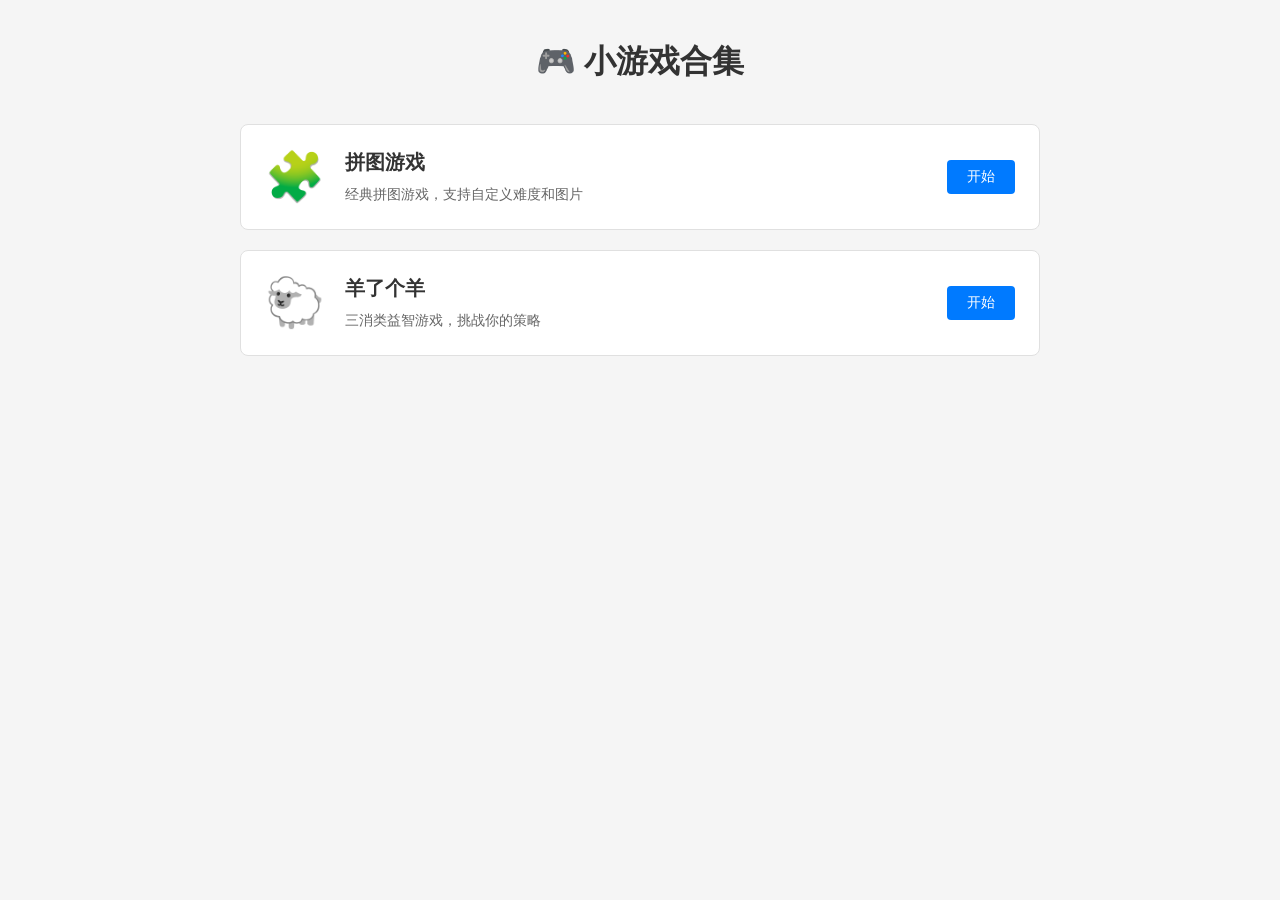
==== commit b9886cbf: "Update index.html" ====
--- a/index.html
+++ b/index.html
@@ -1,842 +1 @@
-<!DOCTYPE html>
-<html lang="zh-cn">
-
-<head>
-    <meta charset="UTF-8">
-    <meta http-equiv="X-UA-Compatible" content="IE=edge">
-    <meta name="viewport" content="width=device-width, initial-scale=1.0">
-    <title>拼图小游戏</title>
-    <link rel="stylesheet" href="https://cdnjs.cloudflare.com/ajax/libs/font-awesome/6.0.0-beta3/css/all.min.css">
-    <link rel="stylesheet" href="style.css">
-</head>
-
-<body>
-    <div class="container">
-        <div class="main-container">
-            <div class="image-container" id="canvasContainer"></div>
-            <div class="btn-container" id="btnContainer">
-                <button type="button" class="toggle-controls-btn" id="toggleControlsBtn" title="折叠/展开控制面板">
-                    <i class="fas fa-chevron-up"></i>
-                </button>
-                <span>难度选择：</span>
-                <select id="yNumber">
-                    <option value="3">3</option>
-                    <option value="4" selected>4</option>
-                    <option value="5">5</option>
-                </select>
-                <span>行</span>
-                <select id="xNumber">
-                    <option value="3">3</option>
-                    <option value="4">4</option>
-                    <option value="5">5</option>
-                </select>
-                <span>列</span>
-                <button type="button" class="btn" id="startBtn">重新开始</button>
-                <button type="button" class="fullscreen-btn" id="fullscreenBtn" title="全屏显示">
-                    <i class="fas fa-expand"></i>
-                    <span>全屏</span>
-                </button>
-                </div>
-        </div>
-    </div>
-    <div class="mask tip-page"></div>
-    <div class="tip-container tip-page">
-        <div class="tip-box">
-                <div class="btn-container">
-                    <button type="button" class="btn" id="downloadImgBtn" title="下载完整原图">下载图片</button>
-                    <button type="button" class="btn" id="okBtn">确定</button>
-            </div>
-        </div>
-    </div>
-
-    <div class="sidebar" id="sidebar">
-        <h4>URL 链接</h4>
-        <div class="sidebar-content">
-            <p><a href="#" target="_blank" data-url="https://imgapi.cn/api.php">三次元</a></p>
-            <p><a href="#" target="_blank" data-url="https://imgapi.cn/cos.php">COSPLAY</a></p>
-            <p><a href="#" target="_blank" data-url="https://imgapi.cn/api.php?fl=dongman&gs=images">二次元</a></p>
-            <p><a href="#" target="_blank" data-url="https://imgapi.cn/bing.php?rand=true">必应随机</a></p>
-            <p><a href="#" target="_blank" data-url="https://www.dmoe.cc/random.php">樱花</a></p>
-            <p><a href="#" target="_blank" data-url="https://api.btstu.cn/sjbz/api.php">搏天三次元</a></p>
-            <p><a href="#" target="_blank" data-url="https://api.anosu.top/img">二次元</a></p>
-            <p><a href="#" target="_blank" data-url="https://imgapi.cn/api.php?zd=mobile&fl=meizi&gs=images">手机妹子</a></p>
-            <p><a href="#" target="_blank" data-url="https://imgapi.cn/api.php?zd=mobile&fl=fengjing&gs=images">手机风景</a></p>
-            <p><a href="#" target="_blank" data-url="https://imgapi.cn/api.php?zd=mobile&fl=suiji&gs=images">手机随机</a></p>
-            <p><a href="#" target="_blank" data-url="https://imgapi.cn/api.php?zd=mobile&fl=dongman&gs=images">手机动漫</a></p>
-        </div>
-        <div class="sidebar-footer">
-            © 2025 出自 <a href="https://github.com/IIIStudio/PuzzleGame" target="_blank" style="color: white; text-decoration: none;">puzzle-game</a>
-
-        </div>
-    </div>
-    <div class="tooltip" id="tooltip">链接已复制!</div>
-<script>
-let container = document.getElementById('canvasContainer');
-let yNumberElement = document.getElementById('yNumber');
-let xNumberElement = document.getElementById('xNumber');
-let tipPage = document.querySelectorAll('div.tip-page');
-let imageUrlInput = document.getElementById('imageUrl'); // 保留变量以防其他地方引用（虽然已移除输入框）
-let maskElement = document.querySelector('.mask.tip-page');
-let lastImageOriginUrl = ''; // 记录当前拼图所用的原始图片地址（不带时间戳）
-let lastImageLoadedUrl = ''; // 记录浏览器实际加载的最终图片地址（可能为跳转后的真实 URL）
-let lastImageBlobUrl = '';   // 缓存当前图片的 Blob 对象 URL，下载时优先使用
-// 尝试解析跳转后的最终图片 URL（若跨域不允许，可能失败）
-async function resolveFinalUrl(url) {
-    try {
-        const res = await fetch(url, { redirect: 'follow' });
-        if (res.ok) {
-            // 若有跳转，res.url 为最终地址；若无跳转则为原地址
-            return res.url || url;
-        }
-    } catch { /* 忽略错误，回退原地址 */ }
-    return url;
-}
-// 尝试抓取图片 Blob 并缓存对象 URL（可能受 CORS 限制）
-async function cacheImageBlob(url) {
-    try {
-        const res = await fetch(url, { redirect: 'follow' });
-        if (!res.ok) throw new Error('network');
-        const blob = await res.blob();
-        // 释放旧的对象 URL
-        if (lastImageBlobUrl) {
-            try { URL.revokeObjectURL(lastImageBlobUrl); } catch {}
-        }
-        lastImageBlobUrl = URL.createObjectURL(blob);
-    } catch {
-        // 保持 lastImageBlobUrl 不变，后续下载回退到 loaded/origin URL
-    }
-}
-
-let finished = false;
-
-init();
-
-document.getElementById('startBtn').addEventListener('click', function () {
-    // 重新开始时应重置为本地图片，而不是使用之前选择的 API
-    init(null); // 传入 null 确保使用默认本地图片
-});
-
-document.getElementById('okBtn').addEventListener('click', function (e) {
-    e.stopPropagation();
-    e.preventDefault();
-    hidenTip();
-});
-
-// 全屏功能
-let isFullscreen = false;
-window.isFullscreen = false; // 暴露到全局，供init函数使用
-let mainContainer = document.querySelector('.main-container');
-let fullscreenBtn = document.getElementById('fullscreenBtn');
-let fullscreenIcon = fullscreenBtn.querySelector('i');
-let fullscreenText = fullscreenBtn.querySelector('span');
-
-// 控制面板折叠状态
-let isControlsCollapsed = false;
-
-// 折叠/展开控制面板
-function toggleControls() {
-    const btnContainer = document.getElementById('btnContainer');
-    const inputContainer = document.querySelector('.input-container');
-    const toggleBtn = document.getElementById('toggleControlsBtn');
-    const toggleIcon = toggleBtn.querySelector('i');
-    
-    if (!isControlsCollapsed) {
-        // 折叠
-        btnContainer.classList.add('collapsed');
-        isControlsCollapsed = true;
-        toggleIcon.className = 'fas fa-chevron-down';
-    } else {
-        // 展开
-        btnContainer.classList.remove('collapsed');
-        isControlsCollapsed = false;
-        toggleIcon.className = 'fas fa-chevron-up';
-    }
-    
-    // 延迟调整布局，确保动画完成
-    setTimeout(() => {
-        checkAndRotate();
-        adjustLayoutForFullscreen();
-    }, 350);
-}
-
-// 调整全屏布局
-function adjustLayoutForFullscreen() {
-    if (!isFullscreen) return;
-    
-    const btnContainer = document.getElementById('btnContainer');
-    const imageContainer = document.getElementById('canvasContainer');
-    if (!imageContainer) return;
-    
-    // 根据控制面板状态调整拼图容器位置
-    const isCollapsed = btnContainer && btnContainer.classList.contains('collapsed');
-    
-    // 添加类标记，方便CSS选择（CSS会处理具体的布局）
-    if (isCollapsed) {
-        imageContainer.classList.add('collapsed-top');
-    } else {
-        imageContainer.classList.remove('collapsed-top');
-    }
-    
-    // 不再通过JS设置样式，全部由CSS控制布局和定位
-    // CSS已经通过 .main-container.fullscreen-mode .image-container 处理了
-}
-
-// 检查是否需要旋转（竖屏时旋转90度，确保完整显示）
-function checkAndRotate() {
-    if (!isFullscreen || !mainContainer) return;
-    
-    const screenWidth = window.innerWidth;
-    const screenHeight = window.innerHeight;
-    const isPortrait = screenHeight > screenWidth;
-    
-    // 获取拼图的布局信息（如果已经初始化）
-    const imageContainer = document.getElementById('canvasContainer');
-    if (!imageContainer) return;
-    
-    // 获取控制面板实际高度
-    const btnContainer = document.getElementById('btnContainer');
-    const controlsHeight = btnContainer && btnContainer.classList.contains('collapsed') ? 40 : 80;
-    
-    // 可用空间（考虑控制面板高度）
-    const availableWidth = screenWidth;
-    const availableHeight = screenHeight - controlsHeight;
-    
-    // 计算横竖屏的利用率 - 选择能显示更大拼图区域的方向
-    // 利用率 = min(可用宽度/拼图宽度, 可用高度/拼图高度)
-    // 当竖屏时，如果旋转后能获得更大的显示面积，则旋转
-    const landscapeArea = availableWidth * availableHeight;
-    const portraitArea = availableHeight * availableWidth;
-    
-    // 如果竖屏且横屏方向能获得更大显示面积（通常竖屏设备旋转后能更好显示横图）
-    // 或者竖屏时，如果可用宽度/高度比 > 0.9（接近正方形），则旋转以获得更好体验
-    const aspectRatio = availableWidth / availableHeight;
-    const shouldRotate = isPortrait && (
-        aspectRatio < 0.85 || // 当竖屏比例明显小于1时
-        (aspectRatio < 0.95 && landscapeArea > portraitArea * 1.1) // 或旋转后面积明显更大
-    );
-    
-    if (shouldRotate) {
-        mainContainer.classList.add('rotated');
-    } else {
-        mainContainer.classList.remove('rotated');
-    }
-    
-    // 确保布局调整
-    adjustLayoutForFullscreen();
-}
-
-// 暴露到全局，供init函数使用
-window.checkAndRotate = checkAndRotate;
-
-// 进入全屏
-function enterFullscreen() {
-    if (!mainContainer) return;
-    
-    isFullscreen = true;
-    window.isFullscreen = true;
-    mainContainer.classList.add('fullscreen-mode', 'auto-rotate');
-    document.body.classList.add('fullscreen-active');
-    
-    // 重置控制面板状态（默认展开）
-    isControlsCollapsed = false;
-    const btnContainer = document.getElementById('btnContainer');
-    if (btnContainer) {
-        btnContainer.classList.remove('collapsed');
-        const toggleBtn = document.getElementById('toggleControlsBtn');
-        if (toggleBtn) {
-            const toggleIcon = toggleBtn.querySelector('i');
-            if (toggleIcon) toggleIcon.className = 'fas fa-chevron-up';
-        }
-    }
-    
-    // 更新按钮图标和文本
-    fullscreenIcon.className = 'fas fa-compress';
-    fullscreenText.textContent = '退出';
-    
-    // 检查和调整旋转（延迟以确保DOM已更新）
-    setTimeout(() => {
-        adjustLayoutForFullscreen();
-        checkAndRotate();
-        // 如果拼图已初始化，延迟重新初始化一次以适应全屏尺寸（仅一次）
-        const imageContainer = document.getElementById('canvasContainer');
-        const items = imageContainer && imageContainer.querySelectorAll('.item');
-        if (items && items.length > 0) {
-            setTimeout(() => {
-                if (typeof init === 'function') {
-                    init();
-                }
-            }, 400);
-        }
-    }, 100);
-    
-    // 监听窗口大小变化，自动调整
-    window.addEventListener('resize', handleFullscreenResize);
-    
-    // 监听屏幕方向变化
-    window.addEventListener('orientationchange', function() {
-        setTimeout(() => {
-            adjustLayoutForFullscreen();
-            checkAndRotate();
-        }, 300);
-    });
-}
-
-// 退出全屏
-function exitFullscreen() {
-    if (!mainContainer) return;
-    
-    isFullscreen = false;
-    window.isFullscreen = false;
-    mainContainer.classList.remove('fullscreen-mode', 'auto-rotate', 'rotated');
-    document.body.classList.remove('fullscreen-active');
-    
-    // 恢复按钮图标和文本
-    fullscreenIcon.className = 'fas fa-expand';
-    fullscreenText.textContent = '全屏';
-    
-    // 移除窗口大小监听
-    window.removeEventListener('resize', handleFullscreenResize);
-}
-
-// 处理全屏时的窗口大小变化
-function handleFullscreenResize() {
-    if (isFullscreen) {
-        // 使用防抖，避免频繁调用
-        clearTimeout(handleFullscreenResize.timeoutId);
-        handleFullscreenResize.timeoutId = setTimeout(() => {
-            adjustLayoutForFullscreen();
-            checkAndRotate();
-        }, 150);
-    }
-}
-
-// 全屏按钮点击事件
-fullscreenBtn.addEventListener('click', function(e) {
-    e.stopPropagation();
-    if (isFullscreen) {
-        exitFullscreen();
-    } else {
-        enterFullscreen();
-    }
-});
-
-// 折叠按钮点击事件（只在全屏模式下可用）
-const toggleControlsBtn = document.getElementById('toggleControlsBtn');
-if (toggleControlsBtn) {
-    // 默认隐藏折叠按钮（非全屏模式）
-    toggleControlsBtn.style.display = 'none';
-    
-    toggleControlsBtn.addEventListener('click', function(e) {
-        e.stopPropagation();
-        if (isFullscreen) {
-            toggleControls();
-        }
-    });
-}
-
-// 监听浏览器全屏API变化（如果用户用ESC退出全屏）
-document.addEventListener('fullscreenchange', function() {
-    // 如果浏览器全屏退出，但我们的全屏模式还在，则退出我们的全屏模式
-    if (!document.fullscreenElement && isFullscreen) {
-        exitFullscreen();
-    }
-});
-
-document.addEventListener('webkitfullscreenchange', function() {
-    if (!document.webkitFullscreenElement && isFullscreen) {
-        exitFullscreen();
-    }
-});
-
-document.addEventListener('mozfullscreenchange', function() {
-    if (!document.mozFullScreenElement && isFullscreen) {
-        exitFullscreen();
-    }
-});
-
-document.addEventListener('MSFullscreenChange', function() {
-    if (!document.msFullscreenElement && isFullscreen) {
-        exitFullscreen();
-    }
-});
-const downloadBtnEl = document.getElementById('downloadImgBtn');
-if (downloadBtnEl) {
-    downloadBtnEl.addEventListener('click', async function (e) {
-        e.stopPropagation();
-        e.preventDefault();
-        
-        // 下载优先级：Blob 对象 URL > 实际加载的最终地址 > 原始地址
-        let urlToDownload = lastImageBlobUrl || lastImageLoadedUrl || lastImageOriginUrl;
-        if (!urlToDownload) {
-            alert('当前没有可下载的图片');
-            return;
-        }
-        
-        try {
-            // 如果使用 Blob URL，直接下载
-            if (lastImageBlobUrl) {
-                const link = document.createElement('a');
-                link.href = lastImageBlobUrl;
-                link.download = 'puzzle-image.jpg';
-                link.style.display = 'none';
-                document.body.appendChild(link);
-                link.click();
-                setTimeout(() => {
-                    document.body.removeChild(link);
-                }, 100);
-                return;
-            }
-            
-            // 否则尝试通过 fetch 获取图片（处理跨域）
-            try {
-                const response = await fetch(urlToDownload, { 
-                    mode: 'cors',
-                    redirect: 'follow'
-                });
-                if (response.ok) {
-                    const blob = await response.blob();
-                    const blobUrl = URL.createObjectURL(blob);
-                    const link = document.createElement('a');
-                    link.href = blobUrl;
-                    link.download = 'puzzle-image.jpg';
-                    link.style.display = 'none';
-                    document.body.appendChild(link);
-                    link.click();
-                    setTimeout(() => {
-                        document.body.removeChild(link);
-                        URL.revokeObjectURL(blobUrl);
-                    }, 100);
-                } else {
-                    throw new Error('Fetch failed');
-                }
-            } catch (fetchError) {
-                // 如果 fetch 失败（跨域限制），尝试直接打开链接
-                const link = document.createElement('a');
-                link.href = urlToDownload;
-                link.target = '_blank';
-                link.rel = 'noopener noreferrer';
-                link.style.display = 'none';
-                document.body.appendChild(link);
-                link.click();
-                setTimeout(() => {
-                    document.body.removeChild(link);
-                }, 100);
-            }
-        } catch (error) {
-            console.error('下载失败:', error);
-            alert('下载失败，请尝试右键图片另存为');
-        }
-    });
-}
-
-function init(imageUrl) {
-    let xNumber = xNumberElement.options[xNumberElement.selectedIndex].value; // 列数
-    let yNumber = yNumberElement.options[yNumberElement.selectedIndex].value; // 行数
-    let itemList = [];
-    let order = 0;
-    let img = null;
-    let cellWidth, cellHeight, imageCellWidth, imageCellHeight;
-    container.innerHTML = ''; // 清空容器
-    finished = false;
-
-    getRotateImage(imageUrl).then((image) => {
-        img = image;
-        
-        let fixedHeight = 580;
-        let imageWidth = img.width;
-        let imageHeight = img.height;
-        let scaledWidth, scale;
-
-        // 检查是否处于全屏模式
-        const isFullscreen = mainContainer.classList.contains('fullscreen-mode');
-        
-        if (isFullscreen) {
-            // 全屏模式下，根据窗口可用空间自适应计算尺寸
-            const btnContainer = document.getElementById('btnContainer');
-            const controlsHeight = btnContainer && btnContainer.classList.contains('collapsed') ? 40 : 80;
-            const isRotated = mainContainer.classList.contains('rotated');
-            
-            // 如果旋转了，宽高要互换（因为旋转后，窗口的宽变成高，高变成宽）
-            const screenWidth = window.innerWidth;
-            const screenHeight = window.innerHeight;
-            const availableWidth = isRotated ? (screenHeight - controlsHeight - 40) : (screenWidth - 40);
-            const availableHeight = isRotated ? (screenWidth - 40) : (screenHeight - controlsHeight - 40);
-            
-            // 计算适合可用空间的缩放比例，保持图片宽高比
-            const scaleByWidth = availableWidth / imageWidth;
-            const scaleByHeight = availableHeight / imageHeight;
-            scale = Math.min(scaleByWidth, scaleByHeight);
-            
-            // 计算缩放后的尺寸
-            scaledWidth = Math.floor(imageWidth * scale);
-            fixedHeight = Math.floor(imageHeight * scale);
-        } else {
-            // 非全屏模式，使用固定高度
-            scale = fixedHeight / imageHeight;
-            scaledWidth = Math.floor(imageWidth * scale);
-        }
-
-        // 计算每个单元格的宽高（根据缩放后的尺寸）
-        cellWidth = Math.floor(scaledWidth / xNumber);
-        cellHeight = Math.floor(fixedHeight / yNumber);
-
-        // 更新容器的宽度和高度
-        // 无论是否全屏，都需要设置容器尺寸以便grid布局正确工作
-        container.style.width = `${scaledWidth}px`;
-        container.style.height = `${fixedHeight}px`;
-
-        // 计算图片在每个单元格中显示的部分尺寸
-        imageCellWidth = Math.floor(img.width / xNumber);
-        imageCellHeight = Math.floor(img.height / yNumber);
-
-        // 使用 grid 布局
-        container.style['grid-template-columns'] = `repeat(${xNumber}, ${cellWidth}px)`;
-        container.style['grid-template-rows'] = `repeat(${yNumber}, ${cellHeight}px)`;
-
-        for (let j = 0; j < yNumber; j++) {
-            itemList[j] = [];
-            for (let i = 0; i < xNumber; i++) {
-                initCube(i, j);
-            }
-        }
-        moveCube();
-    });
-
-    function initCube(i, j) {
-        let item = document.createElement('div');
-        item.className = 'item';
-        item.setAttribute('data-index', order);
-        item.draggable = 'true';
-        // 使用 drag.js 中的函数添加拖动事件监听器
-        attachDragListeners(item);
-        item.innerHTML = "<canvas class='' width='" + cellWidth + "' height='" + cellHeight + "'></canvas>";
-        itemList[j][i] = item;
-
-        let canvas = item.querySelector('canvas');
-        let ctx = canvas.getContext('2d');
-
-        // 将图片的指定区域绘制到 canvas 上
-        ctx.drawImage(
-            img,
-            i * imageCellWidth, j * imageCellHeight, // 图片的起点位置
-            imageCellWidth, imageCellHeight,        // 图片区域大小
-            0, 0,                                   // 画布的起点
-            cellWidth, cellHeight                   // 画布显示的大小
-        );
-        order++;
-    }
-
-    function moveCube() {
-        let randomChange = [-1, 1];
-        const changeCount = 5;
-        for (let j = 0; j < yNumber; j++) {
-            const maxIndex = xNumber - 1;
-            for (let m = 0; m < changeCount; m++) {
-                let sourceIndex = getRandomInt(xNumber);
-                let targetIndex = getTargetIndex(sourceIndex, maxIndex);
-                itemList[j][sourceIndex] = itemList[j].splice(targetIndex, 1, itemList[j][sourceIndex])[0];
-            }
-        }
-        for (let i = 0; i < xNumber; i++) {
-            const maxIndex = yNumber - 1;
-            for (let m = 0; m < changeCount; m++) {
-                let sourceIndex = getRandomInt(yNumber);
-                let targetIndex = getTargetIndex(sourceIndex, maxIndex);
-                itemList[sourceIndex][i] = itemList[targetIndex].splice(i, 1, itemList[sourceIndex][i])[0];
-            }
-        }
-        for (let j = 0; j < itemList.length; j++) {
-            for (let i = 0; i < itemList[j].length; i++) {
-                itemList[j][i].setAttribute('data-x', i);
-                itemList[j][i].setAttribute('data-y', j);
-                container.appendChild(itemList[j][i]);
-            }
-        }
-
-        function getTargetIndex(sourceIndex, maxIndex) {
-            return sourceIndex === 0 ? 1 : sourceIndex === maxIndex ? maxIndex - 1 : sourceIndex + randomChange[getRandomInt(randomChange.length)];
-        }
-        
-        // 如果处于全屏模式，初始化完成后重新检查旋转
-        setTimeout(() => {
-            if (window.isFullscreen && typeof window.checkAndRotate === 'function') {
-                window.checkAndRotate();
-            }
-        }, 300);
-    }
-}
-
-
-
-
-function loadImagesFromTxt(txtUrl) {
-    return fetch(txtUrl)
-        .then(response => response.text())
-        .then(text => {
-            // 假设 txt 文件中每一行都是一个图片链接
-            let imageUrls = text.split('\n').map(line => line.trim()).filter(line => line);
-            return imageUrls;
-        })
-        .catch(error => {
-            console.error("无法获取 txt 文件：", error);
-            return [];
-        });
-}
-
-let currentImageIndex = 0;  // 用于追踪当前显示的图片索引
-
-// 辅助函数：正确添加查询参数到URL（处理已有查询参数的情况）
-function addQueryParam(url, paramName, paramValue) {
-    const separator = url.includes('?') ? '&' : '?';
-    return `${url}${separator}${paramName}=${paramValue}`;
-}
-
-function getRotateImage(imageUrl) {
-    let image = new Image();
-    // 如果提供了URL参数且不为null，则使用；否则使用默认本地图片
-    // imageUrl 为 null 或 undefined 时，使用默认本地图片
-    let inputUrl = (imageUrl !== null && imageUrl !== undefined) ? imageUrl.trim() : '';
-
-    if (inputUrl && inputUrl.startsWith("txt:")) {
-        // 处理 txt 文件链接
-        let txtUrl = inputUrl.replace("txt:", "");
-        return loadImagesFromTxt(txtUrl).then(imageUrls => {
-            if (imageUrls.length > 0) {
-                // 确保当前索引不超出范围
-                currentImageIndex = (currentImageIndex + 1) % imageUrls.length;
-                let imageUrl = imageUrls[currentImageIndex];
-                
-                // 记录原始地址，并添加时间戳和随机数以防缓存
-                lastImageOriginUrl = imageUrl;
-                let timestamp = new Date().getTime();
-                let randomNum = Math.random().toString(36).substring(7);
-                let urlWithTimestamp = addQueryParam(addQueryParam(imageUrl, 'timestamp', timestamp), 'rand', randomNum);
-                // 先尝试解析最终 URL（避免再次命中随机 API）
-                resolveFinalUrl(urlWithTimestamp).then(finalUrl => {
-                    image.src = finalUrl;
-                    // 并尝试缓存 Blob 对象 URL（若跨域允许）
-                    cacheImageBlob(finalUrl);
-                });
-                return new Promise((resolve, reject) => {
-                    image.onload = () => {
-                        // 记录最终地址；若解析失败则用 currentSrc/带时间戳的地址
-                        lastImageLoadedUrl = image.currentSrc || urlWithTimestamp;
-                        resolve(image);
-                    };
-                    image.onerror = reject;
-                });
-            } else {
-                return Promise.reject("在 txt 文件中未找到图像。");
-            }
-        });
-    } else {
-        // 如果不是 txt 文件，直接使用图片 URL（如果没有提供或为 null/undefined，则使用默认本地图片）
-        let imageUrl = inputUrl || './img/demo.jpg';
-        // 记录原始地址，并添加时间戳和随机数以防缓存（确保每次获取不同图片，特别是随机API）
-        lastImageOriginUrl = imageUrl;
-        let timestamp = new Date().getTime();
-        let randomNum = Math.random().toString(36).substring(7);
-        // 使用辅助函数正确添加参数（处理URL已包含查询参数的情况）
-        let urlWithTimestamp = addQueryParam(addQueryParam(imageUrl, '_t', timestamp), '_r', randomNum);
-        // 先尝试解析最终 URL 并赋值，同时尝试缓存 Blob
-        resolveFinalUrl(urlWithTimestamp).then(finalUrl => {
-            image.src = finalUrl;
-            cacheImageBlob(finalUrl);
-        });
-        // 注意：最终地址在 onload 中通过 currentSrc 记录
-        return new Promise((resolve, reject) => {
-            image.onload = () => resolve(image);
-            image.onerror = reject;
-        });
-    }
-}
-
-function loadImagesFromTxt(txtUrl) {
-    return fetch(txtUrl)
-        .then(response => response.text())
-        .then(text => {
-            // 假设 txt 文件中每一行都是一个图片链接
-            return text.split('\n').map(line => line.trim()).filter(line => line);
-        })
-        .catch(error => {
-            console.error("Failed to fetch txt file:", error);
-            return [];
-        });
-}
-
-
-
-
-
-// 拖动相关代码已移动到 drag.js
-
-function getRandomInt(max) {
-    return Math.floor(Math.random() * max);
-}
-
-function showTip() {
-    // 显示提示层
-    for (let i = 0; i < tipPage.length; i++) {
-        tipPage[i].style.display = 'block';
-    }
-    // 确保按钮容器和按钮都可见
-    const btnContainer = document.querySelector('.tip-box .btn-container');
-    const downloadBtn = document.getElementById('downloadImgBtn');
-    const okBtn = document.getElementById('okBtn');
-    if (btnContainer) {
-        btnContainer.style.display = 'flex';
-        btnContainer.style.visibility = 'visible';
-        btnContainer.style.opacity = '1';
-    }
-    if (downloadBtn) {
-        downloadBtn.style.display = 'inline-block';
-        downloadBtn.style.visibility = 'visible';
-        downloadBtn.style.opacity = '1';
-    }
-    if (okBtn) {
-        okBtn.style.display = 'inline-block';
-        okBtn.style.visibility = 'visible';
-        okBtn.style.opacity = '1';
-    }
-    // 触发礼花动画
-    launchConfetti();
-}
-
-// 添加遮罩层点击关闭功能
-if (maskElement) {
-    maskElement.addEventListener('click', function(e) {
-        // 如果点击的是遮罩本身（不是提示框），则关闭
-        if (e.target === maskElement) {
-            hidenTip();
-        }
-    });
-}
-
-function hidenTip() {
-    for (let i = 0; i < tipPage.length; i++) {
-        tipPage[i].style.display = 'none';
-    }
-    // 清理礼花画布
-    const existing = document.getElementById('confettiCanvas');
-    if (existing && existing.parentNode) {
-        existing.parentNode.removeChild(existing);
-    }
-    // 重置完成状态，允许继续游戏
-    finished = false;
-}
-
-function isFinish() {
-    for (let i = 0; i < container.childNodes.length; i++) {
-        if (container.childNodes[i].dataset.index != i) {
-            return false;
-        }
-    }
-    finished = true;
-    return true;
-}
-
-        const sidebar = document.getElementById('sidebar');
-        const tooltip = document.getElementById('tooltip');
-
-        // Toggle sidebar expansion on mouseover and mouseout
-        sidebar.addEventListener('mouseover', () => sidebar.classList.add('expanded'));
-        sidebar.addEventListener('mouseout', () => sidebar.classList.remove('expanded'));
-
-        // Handle auto-load image from sidebar links
-        document.querySelectorAll('.sidebar-content a').forEach(link => {
-            link.addEventListener('click', event => {
-                event.preventDefault();
-                const url = link.getAttribute('data-url');
-                
-                // 自动加载图片并重新初始化游戏
-                init(url);
-                
-                // 显示加载提示
-                tooltip.textContent = '正在加载图片...';
-                        tooltip.classList.add('show');
-                        setTimeout(() => tooltip.classList.remove('show'), 2000);
-            });
-        });
-
-        // 礼花动画：创建画布并发射粒子
-        function launchConfetti() {
-            // 如果已存在则先移除
-            const old = document.getElementById('confettiCanvas');
-            if (old && old.parentNode) old.parentNode.removeChild(old);
-
-            const canvas = document.createElement('canvas');
-            canvas.id = 'confettiCanvas';
-            canvas.style.position = 'fixed';
-            canvas.style.inset = '0';
-            canvas.style.pointerEvents = 'none';
-            canvas.style.zIndex = '1002';
-            document.body.appendChild(canvas);
-
-            const ctx = canvas.getContext('2d');
-            const dpr = window.devicePixelRatio || 1;
-            function resize() {
-                canvas.width = Math.floor(window.innerWidth * dpr);
-                canvas.height = Math.floor(window.innerHeight * dpr);
-            }
-            resize();
-            window.addEventListener('resize', resize, { once: true });
-
-            const colors = ['#ff5252','#ff9800','#ffd740','#69f0ae','#40c4ff','#7c4dff','#e040fb'];
-            const gravity = 0.08 * dpr;
-            const drag = 0.995;
-            const count = Math.min(180, Math.floor(window.innerWidth / 6));
-            const centerX = (canvas.width / 2);
-            const centerY = (canvas.height * 2 / 3); // 起点更靠下，使礼花向上喷出
-
-            const particles = [];
-            for (let i = 0; i < count; i++) {
-                const angle = -Math.PI + (Math.random() * Math.PI); // 上半圆（-π 到 0），向上方向
-                const speed = (Math.random() * 12 + 8) * dpr;
-                particles.push({
-                    x: centerX,
-                    y: centerY,
-                    vx: Math.cos(angle) * speed,
-                    vy: Math.sin(angle) * speed,
-                    size: Math.random() * 6 + 3,
-                    color: colors[Math.floor(Math.random() * colors.length)],
-                    rotation: Math.random() * Math.PI * 2,
-                    vr: (Math.random() - 0.5) * 0.2
-                });
-            }
-
-            let start = null;
-            function tick(ts) {
-                if (!start) start = ts;
-                const elapsed = ts - start;
-
-                ctx.clearRect(0, 0, canvas.width, canvas.height);
-                particles.forEach(p => {
-                    p.vy += gravity;
-                    p.vx *= drag; p.vy *= drag;
-                    p.x += p.vx; p.y += p.vy;
-                    p.rotation += p.vr;
-
-                    // 绘制小矩形纸片
-                    ctx.save();
-                    ctx.translate(p.x, p.y);
-                    ctx.rotate(p.rotation);
-                    ctx.fillStyle = p.color;
-                    ctx.fillRect(-p.size/2, -p.size/3, p.size, p.size * 0.66);
-                    ctx.restore();
-                });
-
-                // 1.6 秒后移除
-                if (elapsed < 1600) {
-                    requestAnimationFrame(tick);
-                } else {
-                    if (canvas && canvas.parentNode) {
-                        canvas.parentNode.removeChild(canvas);
-                    }
-                }
-            }
-            requestAnimationFrame(tick);
-        }
-</script>
-    <script src="drag.js"></script>
-</body>
-</html>
+<!DOCTYPE html><html lang="zh-cn"><head>    <meta charset="UTF-8">    <meta name="viewport" content="width=device-width, initial-scale=1.0">    <title>小游戏合集</title>    <style>        * {            margin: 0;            padding: 0;            box-sizing: border-box;        }        body {            font-family: -apple-system, BlinkMacSystemFont, 'Segoe UI', Arial, sans-serif;            background: #f5f5f5;            min-height: 100vh;            padding: 40px 20px;        }        .container {            max-width: 800px;            margin: 0 auto;        }        h1 {            font-size: 32px;            color: #333;            text-align: center;            margin-bottom: 40px;        }        .games-list {            display: grid;            gap: 20px;        }        .game-item {            background: #fff;            border: 1px solid #e0e0e0;            border-radius: 8px;            padding: 24px;            display: flex;            align-items: center;            gap: 20px;            transition: box-shadow 0.2s;        }        .game-item:hover {            box-shadow: 0 2px 8px rgba(0,0,0,0.1);        }        .game-icon {            font-size: 48px;        }        .game-info {            flex: 1;        }        .game-title {            font-size: 20px;            color: #333;            margin-bottom: 8px;        }        .game-description {            font-size: 14px;            color: #666;            line-height: 1.5;        }        .game-link {            padding: 8px 20px;            background: #007AFF;            color: #fff;            text-decoration: none;            border-radius: 4px;            font-size: 14px;        }        .game-link:hover {            background: #0066CC;        }        @media (max-width: 600px) {            h1 {                font-size: 24px;            }            .game-item {                flex-direction: column;                text-align: center;            }            .game-link {                width: 100%;            }        }    </style></head><body>    <div class="container">        <h1>🎮 小游戏合集</h1>        <div class="games-list">            <div class="game-item">                <span class="game-icon">🧩</span>                <div class="game-info">                    <h2 class="game-title">拼图游戏</h2>                    <p class="game-description">经典拼图游戏，支持自定义难度和图片</p>                </div>                <a href="puzzle/index.html" class="game-link">开始</a>            </div>            <div class="game-item">                <span class="game-icon">🐑</span>                <div class="game-info">                    <h2 class="game-title">羊了个羊</h2>                    <p class="game-description">三消类益智游戏，挑战你的策略</p>                </div>                <a href="yangly/index.html" class="game-link">开始</a>            </div>        </div>    </div></body></html>
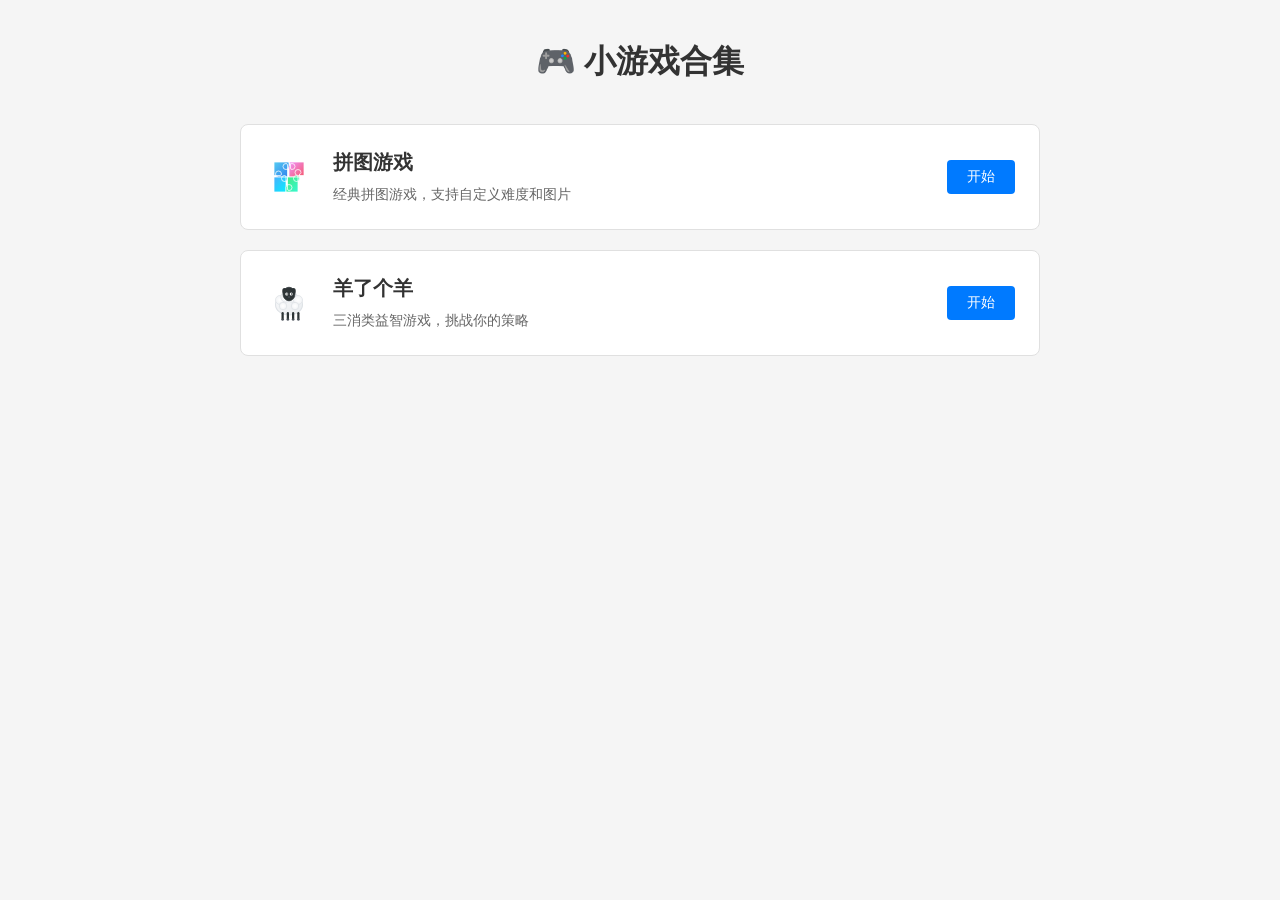
==== commit 2882983d: "1030fix" ====
--- a/index.html
+++ b/index.html
@@ -1 +1,153 @@
-<!DOCTYPE html><html lang="zh-cn"><head>    <meta charset="UTF-8">    <meta name="viewport" content="width=device-width, initial-scale=1.0">    <title>小游戏合集</title>    <style>        * {            margin: 0;            padding: 0;            box-sizing: border-box;        }        body {            font-family: -apple-system, BlinkMacSystemFont, 'Segoe UI', Arial, sans-serif;            background: #f5f5f5;            min-height: 100vh;            padding: 40px 20px;        }        .container {            max-width: 800px;            margin: 0 auto;        }        h1 {            font-size: 32px;            color: #333;            text-align: center;            margin-bottom: 40px;        }        .games-list {            display: grid;            gap: 20px;        }        .game-item {            background: #fff;            border: 1px solid #e0e0e0;            border-radius: 8px;            padding: 24px;            display: flex;            align-items: center;            gap: 20px;            transition: box-shadow 0.2s;        }        .game-item:hover {            box-shadow: 0 2px 8px rgba(0,0,0,0.1);        }        .game-icon {            font-size: 48px;        }        .game-info {            flex: 1;        }        .game-title {            font-size: 20px;            color: #333;            margin-bottom: 8px;        }        .game-description {            font-size: 14px;            color: #666;            line-height: 1.5;        }        .game-link {            padding: 8px 20px;            background: #007AFF;            color: #fff;            text-decoration: none;            border-radius: 4px;            font-size: 14px;        }        .game-link:hover {            background: #0066CC;        }        @media (max-width: 600px) {            h1 {                font-size: 24px;            }            .game-item {                flex-direction: column;                text-align: center;            }            .game-link {                width: 100%;            }        }    </style></head><body>    <div class="container">        <h1>🎮 小游戏合集</h1>        <div class="games-list">            <div class="game-item">                <span class="game-icon">🧩</span>                <div class="game-info">                    <h2 class="game-title">拼图游戏</h2>                    <p class="game-description">经典拼图游戏，支持自定义难度和图片</p>                </div>                <a href="puzzle/index.html" class="game-link">开始</a>            </div>            <div class="game-item">                <span class="game-icon">🐑</span>                <div class="game-info">                    <h2 class="game-title">羊了个羊</h2>                    <p class="game-description">三消类益智游戏，挑战你的策略</p>                </div>                <a href="yangly/index.html" class="game-link">开始</a>            </div>        </div>    </div></body></html>
+<!DOCTYPE html>
+<html lang="zh-cn">
+<head>
+    <meta charset="UTF-8">
+    <meta name="viewport" content="width=device-width, initial-scale=1.0">
+    <title>小游戏合集</title>
+    <link rel="icon" href="gamepad.svg" type="image/svg+xml">
+    <style>
+        * {
+            margin: 0;
+            padding: 0;
+            box-sizing: border-box;
+        }
+
+        body {
+            font-family: -apple-system, BlinkMacSystemFont, 'Segoe UI', Arial, sans-serif;
+            background: #f5f5f5;
+            min-height: 100vh;
+            padding: 40px 20px;
+        }
+
+        .container {
+            max-width: 800px;
+            margin: 0 auto;
+        }
+
+        h1 {
+            font-size: 32px;
+            color: #333;
+            text-align: center;
+            margin-bottom: 40px;
+        }
+
+        .games-list {
+            display: grid;
+            gap: 20px;
+        }
+
+        .game-item {
+            background: #fff;
+            border: 1px solid #e0e0e0;
+            border-radius: 8px;
+            padding: 24px;
+            display: flex;
+            align-items: center;
+            gap: 20px;
+            transition: box-shadow 0.2s;
+        }
+
+        .game-item:hover {
+            box-shadow: 0 2px 8px rgba(0,0,0,0.1);
+        }
+
+        .game-icon {
+            width: 48px;
+            height: 48px;
+        }
+
+        .game-info {
+            flex: 1;
+        }
+
+        .game-title {
+            font-size: 20px;
+            color: #333;
+            margin-bottom: 8px;
+        }
+
+        .game-description {
+            font-size: 14px;
+            color: #666;
+            line-height: 1.5;
+        }
+
+        .game-link {
+            padding: 8px 20px;
+            background: #007AFF;
+            color: #fff;
+            text-decoration: none;
+            border-radius: 4px;
+            font-size: 14px;
+        }
+
+        .game-link:hover {
+            background: #0066CC;
+        }
+
+        @media (max-width: 600px) {
+            body {
+                padding: 20px 12px;
+            }
+            
+            h1 {
+                font-size: 20px;
+                margin-bottom: 24px;
+            }
+
+            .game-item {
+                flex-direction: column;
+                text-align: center;
+                padding: 16px;
+                gap: 12px;
+            }
+            
+            .game-icon {
+                width: 36px;
+                height: 36px;
+            }
+            
+            .game-title {
+                font-size: 18px;
+            }
+            
+            .game-description {
+                font-size: 13px;
+                margin-bottom: 12px;
+            }
+
+            .game-link {
+                width: 100%;
+                padding: 10px 16px;
+                font-size: 15px;
+            }
+        }
+    </style>
+</head>
+<body>
+    <div class="container">
+        <h1>🎮 小游戏合集</h1>
+
+        <div class="games-list">
+            <div class="game-item">
+                <img src="puzzle-icon.svg" alt="拼图" class="game-icon">
+                <div class="game-info">
+                    <h2 class="game-title">拼图游戏</h2>
+                    <p class="game-description">经典拼图游戏，支持自定义难度和图片</p>
+                </div>
+                <a href="puzzle/index.html" class="game-link">开始</a>
+            </div>
+
+            <div class="game-item">
+                <img src="sheep-icon.svg" alt="羊" class="game-icon">
+                <div class="game-info">
+                    <h2 class="game-title">羊了个羊</h2>
+                    <p class="game-description">三消类益智游戏，挑战你的策略</p>
+                </div>
+                <a href="yangly/index.html" class="game-link">开始</a>
+            </div>
+        </div>
+    </div>
+</body>
+</html>
+
